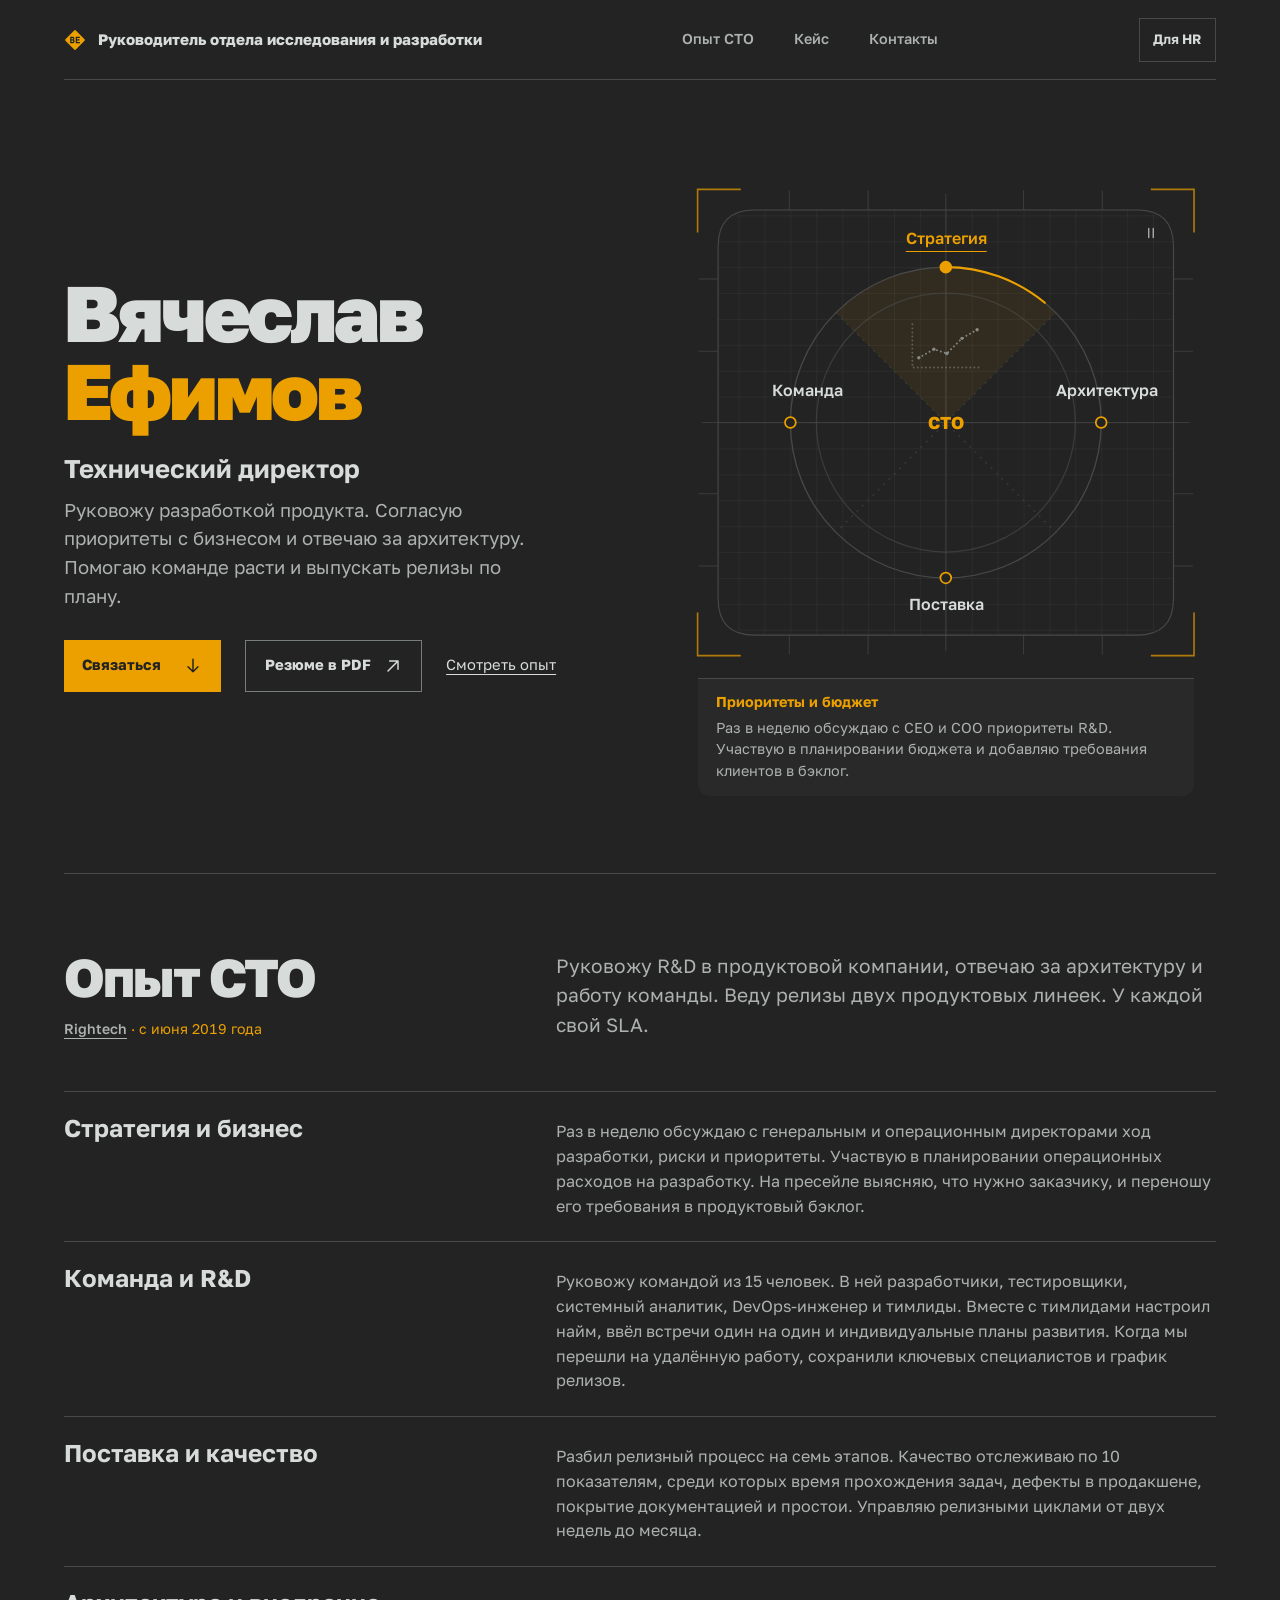
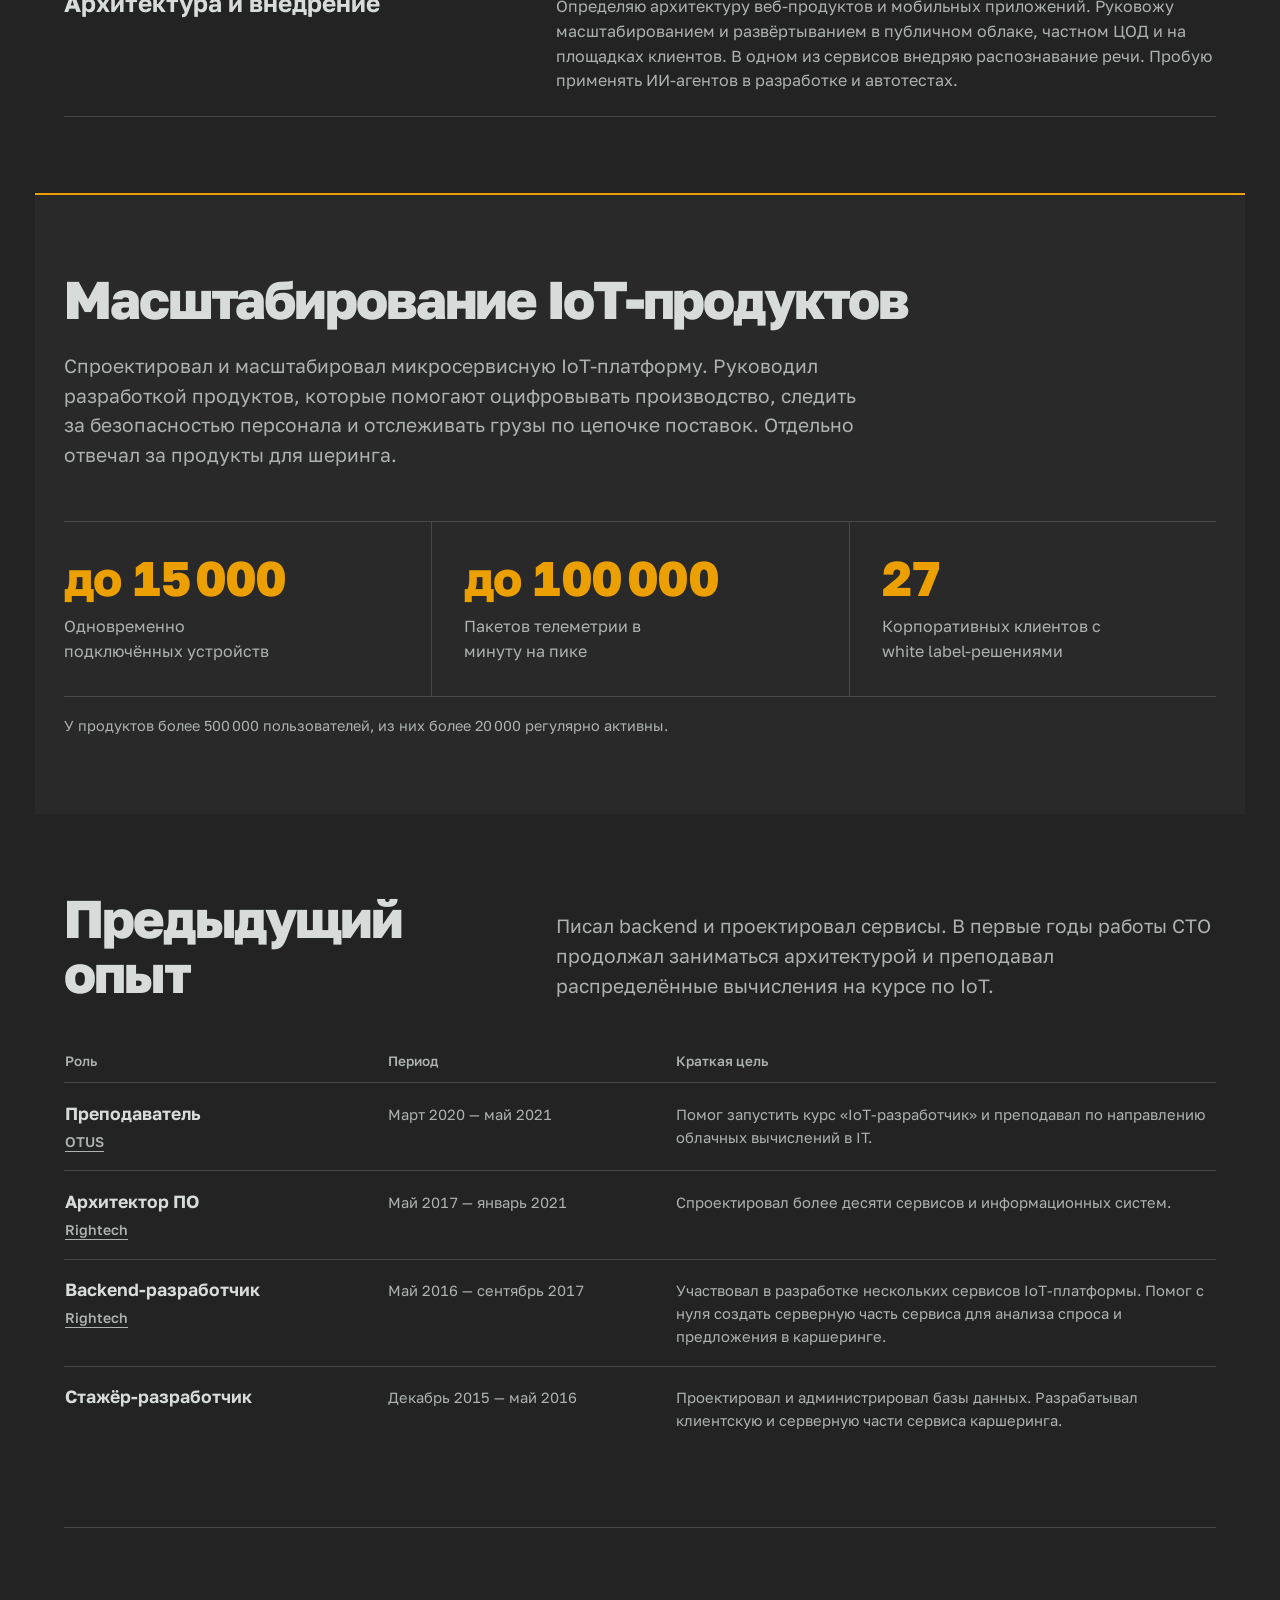
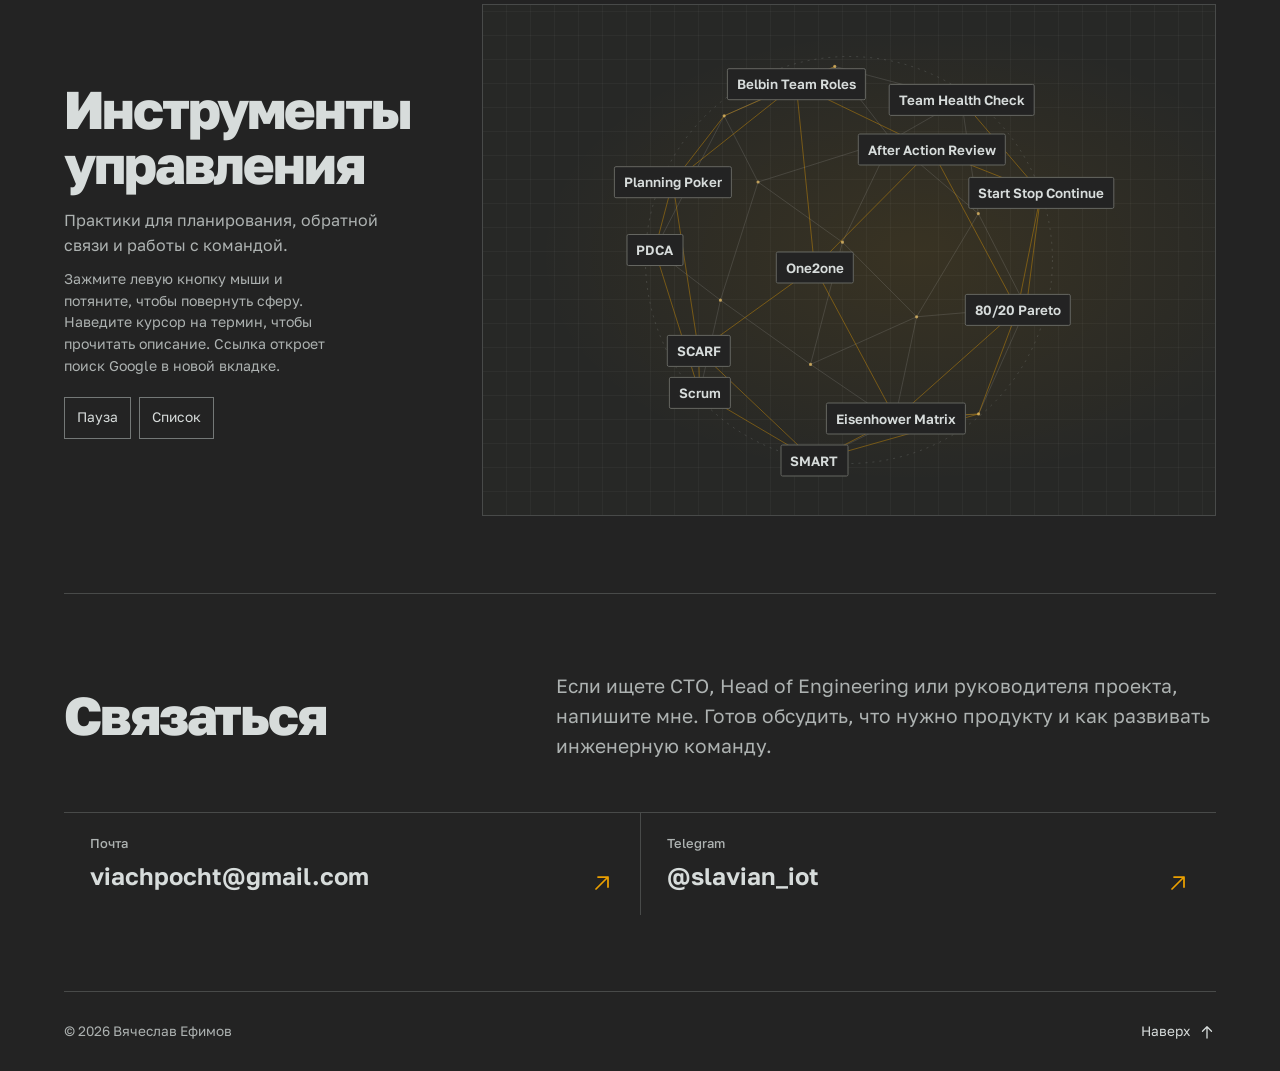
==== index.html @ e09dd40a "Add files via upload" ====
<!doctype html>
<html lang="ru">
<head>
  <meta charset="utf-8">
  <meta http-equiv="Content-Security-Policy" content="default-src 'none'; script-src 'self'; style-src 'self'; img-src 'self'; font-src 'self'; base-uri 'none'; form-action 'none'">
  <meta name="referrer" content="no-referrer">
  <meta name="viewport" content="width=device-width, initial-scale=1">
  <meta name="theme-color" content="#232323">
  <meta name="description" content="Вячеслав Ефимов, CTO в Rightech с 2019 года. Руковожу инженерной командой из 15 человек, отвечаю за архитектуру и релизы двух продуктовых линеек.">
  <title>Вячеслав Ефимов — CTO, технический директор</title>
  <link rel="canonical" href="https://slavian57.github.io/">
  <link rel="icon" href="./assets/favicon.svg?v=6" type="image/svg+xml" sizes="any">
  <link rel="preload" href="./assets/golos-text.ttf" as="font" type="font/ttf" crossorigin>
  <link rel="stylesheet" href="./styles.css">
  <script type="application/ld+json">
    {
      "@context": "https://schema.org",
      "@type": "ProfilePage",
      "url": "https://slavian57.github.io/",
      "inLanguage": "ru",
      "mainEntity": {
        "@type": "Person",
        "name": "Вячеслав Ефимов",
        "jobTitle": "CTO, технический директор",
        "worksFor": {
          "@type": "Organization",
          "name": "Rightech",
          "url": "https://rightech.io/"
        }
      }
    }
  </script>
  <script src="./diagram.js" defer></script>
  <script src="./toolkit.js" defer></script>
</head>
<body>
  <a class="skip-link" href="#main">Перейти к содержанию</a>
  <header class="site-header shell" id="top">
    <a class="brand" href="#top" aria-label="Руководитель отдела исследования и разработки, к началу страницы">
      <img class="brand-mark" src="./assets/favicon.svg?v=6" width="22" height="22" alt="">
      <span>Руководитель отдела исследования и разработки</span>
    </a>
    <nav aria-label="Разделы портфолио">
      <a href="#cto">Опыт CTO</a>
      <a href="#case">Кейс</a>
      <a href="#contact">Контакты</a>
    </nav>
    <a class="view-switch" href="./hr.html">Для HR</a>
  </header>

  <main id="main" class="shell">
    <section class="hero" aria-labelledby="hero-title">
      <div class="hero-content">
        <h1 id="hero-title">Вячеслав<br><span>Ефимов</span></h1>
        <p class="hero-role">Технический директор</p>
        <p class="lead">Руковожу разработкой продукта. Согласую приоритеты с бизнесом и отвечаю за архитектуру. Помогаю команде расти и выпускать релизы по плану.</p>
        <div class="hero-actions">
          <a class="button" href="#contact">Связаться
            <svg viewBox="0 0 24 24" width="20" height="20" fill="none" aria-hidden="true"><path d="M12 4v15m-6-6 6 6 6-6"/></svg>
          </a>
          <a class="button button-outline" href="https://drive.google.com/file/d/1mlqtspZLeXHCrqJd2s7kEFbo3WUfrJrD/view?usp=sharing" target="_blank" rel="noopener noreferrer" aria-label="Резюме в PDF (Google Drive, новая вкладка)">Резюме в PDF
            <svg viewBox="0 0 24 24" width="20" height="20" fill="none" aria-hidden="true"><path d="M6 18 18 6M8 6h10v10"/></svg>
          </a>
          <a class="text-link" href="#cto">Смотреть опыт</a>
        </div>
      </div>

      <figure class="system">
        <div class="system-map">
          <svg class="system-diagram" viewBox="0 0 500 480" fill="none" aria-hidden="true">
            <defs>
              <pattern id="grid" x="10" y="18" width="24" height="24" patternUnits="userSpaceOnUse"><path d="M24 0H0v24"/></pattern>
              <path id="orbit" d="M250 37H427Q461 37 461 71V397Q461 431 427 431H73Q39 431 39 397V71Q39 37 73 37H250Z"/>
              <g id="team-person">
                <circle cy="-4" r="3"/>
                <path d="M-5.5 7V5a5.5 4 0 0 1 11 0v2Z"/>
              </g>
            </defs>
            <rect class="diagram-grid" x="39" y="37" width="422" height="394" rx="34" fill="url(#grid)"/>
            <use href="#orbit" class="diagram-frame"/>
            <path class="diagram-rulers" d="M250 22v424M24 234h452M39 101H21m18 67H21m18 132H21m18 67H21m440-266h18m-18 67h18m-18 132h18m-18 67h18M105 37V19m73 18V19m144 18V19m73 18V19m-290 412v18m73-18v18m144-18v18m73-18v18"/>
            <g class="diagram-sectors">
              <path class="diagram-sector" data-topic="strategy" d="M250 234L148.177 132.177A144 144 0 0 1 351.823 132.177Z"/>
              <path class="diagram-sector" data-topic="architecture" d="M250 234L351.823 132.177A144 144 0 0 1 351.823 335.823Z"/>
              <path class="diagram-sector" data-topic="delivery" d="M250 234L351.823 335.823A144 144 0 0 1 148.177 335.823Z"/>
              <path class="diagram-sector" data-topic="team" d="M250 234L148.177 335.823A144 144 0 0 1 148.177 132.177Z"/>
            </g>
            <circle class="diagram-orbit" cx="250" cy="234" r="144"/>
            <circle class="diagram-orbit diagram-inner" cx="250" cy="234" r="120"/>
            <path class="diagram-guides" d="M148.177 132.177L351.823 335.823M351.823 132.177L148.177 335.823"/>
            <circle class="diagram-loop" cx="250" cy="234" r="144" transform="rotate(-90 250 234)" pathLength="100" stroke-dasharray="11 89"/>
            <g class="diagram-symbols">
              <g class="diagram-symbol" data-topic="strategy" transform="translate(217 140)">
                <path d="M2 3v40h65" opacity=".55"/>
                <polyline points="8,34 22,26 34,30 48,16 62,8"/>
                <g class="diagram-symbol-nodes">
                  <circle cx="8" cy="34" r="1.55"/>
                  <circle cx="22" cy="26" r="1.55"/>
                  <circle cx="34" cy="30" r="1.55"/>
                  <circle cx="48" cy="16" r="1.55"/>
                  <circle cx="62" cy="8" r="1.55"/>
                </g>
              </g>
              <g class="diagram-symbol" data-topic="architecture" transform="translate(291 209)">
                <path d="M14 25.5h13m11 0h7v-15h6m-6 15v15h6"/>
                <rect x="3" y="20" width="11" height="11" rx="1.5"/>
                <rect x="27" y="20" width="11" height="11" rx="1.5"/>
                <rect x="51" y="5" width="11" height="11" rx="1.5"/>
                <rect x="51" y="35" width="11" height="11" rx="1.5"/>
              </g>
              <g class="diagram-symbol" data-topic="delivery" transform="translate(212 281)">
                <rect x="3" y="5" width="23" height="10" rx="2"/>
                <rect x="3" y="18" width="23" height="10" rx="2"/>
                <rect x="3" y="31" width="23" height="10" rx="2"/>
                <path d="M8 10h2m-2 13h2m-2 13h2m23-13h8"/>
                <path d="M51 32h15a8 8 0 0 0 1-16 10 10 0 0 0-19 2 7 7 0 0 0 3 14Z"/>
              </g>
              <g class="diagram-symbol" data-topic="team" transform="translate(143 204)">
                <path d="M35 21v9M12 36v-6h46v6m-23-6v6"/>
                <use href="#team-person" x="35" y="13"/>
                <use href="#team-person" x="12" y="47"/>
                <use href="#team-person" x="35" y="47"/>
                <use href="#team-person" x="58" y="47"/>
              </g>
            </g>
            <text class="diagram-cto" x="250" y="234" text-anchor="middle" dominant-baseline="central">CTO</text>
            <g class="diagram-nodes">
              <circle data-topic="strategy" cx="250" cy="90" r="5"/>
              <circle data-topic="architecture" cx="394" cy="234" r="5"/>
              <circle data-topic="delivery" cx="250" cy="378" r="5"/>
              <circle data-topic="team" cx="106" cy="234" r="5"/>
            </g>
            <g class="diagram-corners"><path d="M20 58V18h40m380 0h40v40M20 410v40h40m380 0h40v-40"/></g>
          </svg>
          <button class="diagram-button" type="button" data-topic="strategy" aria-controls="diagram-strategy" aria-describedby="diagram-strategy" aria-expanded="false"><span>Стратегия</span></button>
          <button class="diagram-button" type="button" data-topic="architecture" aria-controls="diagram-architecture" aria-describedby="diagram-architecture" aria-expanded="false"><span>Архитектура</span></button>
          <button class="diagram-button" type="button" data-topic="delivery" aria-controls="diagram-delivery" aria-describedby="diagram-delivery" aria-expanded="false"><span>Поставка</span></button>
          <button class="diagram-button" type="button" data-topic="team" aria-controls="diagram-team" aria-describedby="diagram-team" aria-expanded="false"><span>Команда</span></button>
          <button class="diagram-motion" type="button" aria-label="Приостановить анимацию">
            <svg width="18" height="18" viewBox="0 0 24 24" fill="none" aria-hidden="true">
              <path class="pause-icon" d="M9 6v12m6-12v12"/>
              <path class="play-icon" d="m9 6 9 6-9 6Z"/>
            </svg>
          </button>
        </div>
        <figcaption class="system-preview">
          <p class="system-hint">Наведите курсор на сектор или нажмите на него.</p>
          <div class="system-detail" id="diagram-strategy" data-topic="strategy">
            <strong>Приоритеты и бюджет</strong>
            <p>Раз в неделю обсуждаю с CEO и COO приоритеты R&amp;D. Участвую в планировании бюджета и добавляю требования клиентов в бэклог.</p>
          </div>
          <div class="system-detail" id="diagram-architecture" data-topic="architecture">
            <strong>Архитектура и масштабирование</strong>
            <p>Проектировал системы с сервисной и событийной архитектурой. Руководил их масштабированием в облаке, частном ЦОД и у клиентов.</p>
          </div>
          <div class="system-detail" id="diagram-delivery" data-topic="delivery">
            <strong>Релизы и качество</strong>
            <p>Разбил процесс релиза на семь этапов и ввёл 10 метрик качества. В двух продуктовых линейках цикл релиза занимает от двух недель до месяца.</p>
          </div>
          <div class="system-detail" id="diagram-team" data-topic="team">
            <strong>Найм и развитие</strong>
            <p>В моей команде 15 человек. Вместе с тимлидами настроил найм. Для сотрудников ввёл регулярные встречи один на один и планы развития.</p>
          </div>
        </figcaption>
      </figure>
    </section>

    <section class="section experience" id="cto" aria-labelledby="cto-title">
      <div class="section-intro">
        <div>
          <h2 id="cto-title">Опыт CTO</h2>
          <p class="section-date">
            <a class="company-link" href="https://rightech.io/">Rightech</a>
            <span aria-hidden="true">·</span> с <time datetime="2019-06">июня 2019 года</time>
          </p>
        </div>
        <p>Руковожу R&amp;D в продуктовой компании, отвечаю за архитектуру и работу команды. Веду релизы двух продуктовых линеек. У каждой свой SLA.</p>
      </div>
      <div class="experience-list">
        <article class="experience-row">
          <h3>Стратегия и бизнес</h3>
          <p>Раз в неделю обсуждаю с генеральным и операционным директорами ход разработки, риски и приоритеты. Участвую в планировании операционных расходов на разработку. На пресейле выясняю, что нужно заказчику, и переношу его требования в продуктовый бэклог.</p>
        </article>
        <article class="experience-row">
          <h3>Команда и R&amp;D</h3>
          <p>Руковожу командой из 15 человек. В ней разработчики, тестировщики, системный аналитик, DevOps-инженер и тимлиды. Вместе с тимлидами настроил найм, ввёл встречи один на один и индивидуальные планы развития. Когда мы перешли на удалённую работу, сохранили ключевых специалистов и график релизов.</p>
        </article>
        <article class="experience-row">
          <h3>Поставка и качество</h3>
          <p>Разбил релизный процесс на семь этапов. Качество отслеживаю по 10 показателям, среди которых время прохождения задач, дефекты в продакшене, покрытие документацией и простои. Управляю релизными циклами от двух недель до месяца.</p>
        </article>
        <article class="experience-row">
          <h3>Архитектура и внедрение</h3>
          <p>Определяю архитектуру веб-продуктов и мобильных приложений. Руковожу масштабированием и развёртыванием в публичном облаке, частном ЦОД и на площадках клиентов. В одном из сервисов внедряю распознавание речи. Пробую применять ИИ-агентов в разработке и автотестах.</p>
        </article>
      </div>
    </section>

    <section class="section case-study" id="case" aria-labelledby="case-title">
      <div class="section-intro">
        <h2 id="case-title">Масштабирование IoT-продуктов</h2>
        <p>Спроектировал и масштабировал микросервисную IoT-платформу. Руководил разработкой продуктов, которые помогают оцифровывать производство, следить за безопасностью персонала и отслеживать грузы по цепочке поставок. Отдельно отвечал за продукты для шеринга.</p>
      </div>
      <dl class="metrics">
        <div><dt>Одновременно подключённых устройств</dt><dd>до 15 000</dd></div>
        <div><dt>Пакетов телеметрии в минуту на пике</dt><dd>до 100 000</dd></div>
        <div><dt>Корпоративных клиентов с white label-решениями</dt><dd>27</dd></div>
      </dl>
      <p class="case-footnote">У продуктов более 500 000 пользователей, из них более 20 000 регулярно активны.</p>
    </section>

    <section class="section career" id="career" aria-labelledby="career-title">
      <div class="section-intro">
        <h2 id="career-title">Предыдущий опыт</h2>
        <p>Писал backend и проектировал сервисы. В первые годы работы CTO продолжал заниматься архитектурой и преподавал распределённые вычисления на курсе по IoT.</p>
      </div>
      <table class="career-table" aria-labelledby="career-title" role="table">
        <thead>
          <tr>
            <th scope="col">Роль</th>
            <th scope="col">Период</th>
            <th scope="col">Краткая цель</th>
          </tr>
        </thead>
        <tbody role="rowgroup">
          <tr role="row">
            <th scope="row" role="rowheader">
              Преподаватель
              <a class="company-link" href="https://otus.ru/">OTUS</a>
            </th>
            <td role="cell">Март 2020 — май 2021</td>
            <td role="cell">Помог запустить курс «IoT-разработчик» и преподавал по направлению облачных вычислений в IT.</td>
          </tr>
          <tr role="row">
            <th scope="row" role="rowheader">
              Архитектор ПО
              <a class="company-link" href="https://rightech.io/">Rightech</a>
            </th>
            <td role="cell">Май 2017 — январь 2021</td>
            <td role="cell">Спроектировал более десяти сервисов и информационных систем.</td>
          </tr>
          <tr role="row">
            <th scope="row" role="rowheader">
              Backend-разработчик
              <a class="company-link" href="https://rightech.io/">Rightech</a>
            </th>
            <td role="cell">Май 2016 — сентябрь 2017</td>
            <td role="cell">Участвовал в разработке нескольких сервисов IoT-платформы. Помог с нуля создать серверную часть сервиса для анализа спроса и предложения в каршеринге.</td>
          </tr>
          <tr role="row">
            <th scope="row" role="rowheader">Стажёр-разработчик</th>
            <td role="cell">Декабрь 2015 — май 2016</td>
            <td role="cell">Проектировал и администрировал базы данных. Разрабатывал клиентскую и серверную части сервиса каршеринга.</td>
          </tr>
        </tbody>
      </table>
    </section>

    <section class="section toolkit" id="tools" aria-labelledby="tools-title">
      <div class="toolkit-intro">
        <h2 id="tools-title">Инструменты управления</h2>
        <p>Практики для планирования, обратной связи и работы с командой.</p>
        <p id="tools-hint" class="toolkit-hint"><span class="toolkit-drag-hint">Зажмите левую кнопку мыши и потяните, чтобы повернуть сферу. </span><span class="toolkit-hover-hint">Наведите курсор на термин, чтобы прочитать описание. </span>Ссылка откроет поиск Google в новой вкладке.</p>
        <div class="toolkit-controls" hidden>
          <button class="toolkit-control" type="button" data-toolkit-motion aria-controls="tools-stage">Пауза</button>
          <button class="toolkit-control" type="button" data-toolkit-view aria-controls="tools-stage">Список</button>
        </div>
      </div>

      <div class="toolkit-stage" id="tools-stage" aria-describedby="tools-hint">
        <svg class="toolkit-mesh" aria-hidden="true" focusable="false">
          <circle class="toolkit-rim"/>
          <path class="toolkit-threads toolkit-threads-back"/>
          <path class="toolkit-threads toolkit-threads-front"/>
          <path class="toolkit-knots"/>
          <path class="toolkit-threads toolkit-threads-active"/>
        </svg>
        <ul class="toolkit-tags" role="list">
          <li>
            <a href="https://www.google.com/search?q=RACI+matrix" target="_blank" rel="noopener noreferrer" aria-describedby="tool-raci">RACI</a>
            <span id="tool-raci" hidden>Матрица ролей по задачам. Показывает, кто выполняет работу, кто отвечает за результат, с кем советуются и кого держат в курсе.</span>
          </li>
          <li>
            <a href="https://www.google.com/search?q=SMART+goals" target="_blank" rel="noopener noreferrer" aria-describedby="tool-smart">SMART</a>
            <span id="tool-smart" hidden>Критерии постановки цели. Она должна быть конкретной, измеримой, достижимой, значимой и ограниченной по времени.</span>
          </li>
          <li>
            <a href="https://www.google.com/search?q=SBI+feedback+model" target="_blank" rel="noopener noreferrer" aria-describedby="tool-sbi">SBI</a>
            <span id="tool-sbi" hidden>Формат обратной связи. Опишите ситуацию, назовите поступок, который наблюдали, и объясните, к чему он привёл.</span>
          </li>
          <li>
            <a href="https://www.google.com/search?q=Kanban" target="_blank" rel="noopener noreferrer" aria-describedby="tool-kanban">Kanban</a>
            <span id="tool-kanban" hidden>Способ управлять потоком работы. Команда показывает задачи на доске и ограничивает число тех, что выполняются одновременно.</span>
          </li>
          <li>
            <a href="https://www.google.com/search?q=Scrum" target="_blank" rel="noopener noreferrer" aria-describedby="tool-scrum">Scrum</a>
            <span id="tool-scrum" hidden>Фреймворк для работы над сложным продуктом. Команда работает короткими циклами, проверяет результат и корректирует планы на следующий спринт.</span>
          </li>
          <li>
            <a href="https://www.google.com/search?q=Agile+methodology" target="_blank" rel="noopener noreferrer" aria-describedby="tool-agile">Agile</a>
            <span id="tool-agile" hidden>Подход к разработке, при котором работу выполняют небольшими шагами и меняют планы по мере получения обратной связи.</span>
          </li>
          <li>
            <a href="https://www.google.com/search?q=Eisenhower+Matrix" target="_blank" rel="noopener noreferrer" aria-describedby="tool-eisenhower">Eisenhower Matrix</a>
            <span id="tool-eisenhower" hidden>Матрица срочности и важности. По ней решают, что сделать сразу, что запланировать, что поручить другим и от чего отказаться.</span>
          </li>
          <li>
            <a href="https://www.google.com/search?q=GROW+coaching+model" target="_blank" rel="noopener noreferrer" aria-describedby="tool-grow">GROW</a>
            <span id="tool-grow" hidden>Схема разговора о развитии. Сформулируйте цель, разберите текущую ситуацию, обсудите варианты и договоритесь о следующем шаге.</span>
          </li>
          <li>
            <a href="https://www.google.com/search?q=ADKAR+change+management" target="_blank" rel="noopener noreferrer" aria-describedby="tool-adkar">ADKAR</a>
            <span id="tool-adkar" hidden>Модель помогает понять, почему изменения буксуют. Человеку нужно понять их смысл, захотеть участвовать, узнать, что делать, попробовать новый подход на практике и закрепить его.</span>
          </li>
          <li>
            <a href="https://www.google.com/search?q=SCARF+model" target="_blank" rel="noopener noreferrer" aria-describedby="tool-scarf">SCARF</a>
            <span id="tool-scarf" hidden>Модель описывает пять факторов, которые влияют на реакцию людей в рабочих ситуациях. Это статус, предсказуемость, самостоятельность, чувство принадлежности и справедливость.</span>
          </li>
          <li>
            <a href="https://www.google.com/search?q=9-box+Matrix+talent+management" target="_blank" rel="noopener noreferrer" aria-describedby="tool-9box">9-box Matrix</a>
            <span id="tool-9box" hidden>Матрица из девяти ячеек. Руководители сопоставляют результаты работы и потенциал сотрудника, чтобы обсудить его дальнейшее развитие.</span>
          </li>
          <li>
            <a href="https://www.google.com/search?q=80%2F20+Pareto+principle" target="_blank" rel="noopener noreferrer" aria-describedby="tool-pareto">80/20 Pareto</a>
            <span id="tool-pareto" hidden>Принцип приоритизации. Ищите небольшую долю причин или действий, на которую приходится большая часть результата. Пропорция 80/20 приблизительна.</span>
          </li>
          <li>
            <a href="https://www.google.com/search?q=PDCA+cycle" target="_blank" rel="noopener noreferrer" aria-describedby="tool-pdca">PDCA</a>
            <span id="tool-pdca" hidden>Цикл улучшений. Запланируйте изменение, попробуйте его, проверьте результат и решите, что закрепить или изменить в следующем цикле.</span>
          </li>
          <li>
            <a href="https://www.google.com/search?q=5+Whys+root+cause+analysis" target="_blank" rel="noopener noreferrer" aria-describedby="tool-5why">5 Why</a>
            <span id="tool-5why" hidden>Метод поиска причины сбоя. На каждый ответ снова задают вопрос «почему?», пока не найдут причину, которую можно проверить.</span>
          </li>
          <li>
            <a href="https://www.google.com/search?q=One2one+one-on-one+meetings+management" target="_blank" rel="noopener noreferrer" aria-describedby="tool-one2one">One2one</a>
            <span id="tool-one2one" hidden>Регулярная встреча сотрудника с руководителем. На ней обсуждают рабочие трудности, обмениваются обратной связью и договариваются о развитии.</span>
          </li>
          <li>
            <a href="https://www.google.com/search?q=Root+Cause+Analysis" target="_blank" rel="noopener noreferrer" aria-describedby="tool-rca">Root Cause Analysis</a>
            <span id="tool-rca" hidden>Анализ первопричин. Соберите факты о сбое, выясните, что к нему привело, и определите, что поможет предотвратить повторение.</span>
          </li>
          <li>
            <a href="https://www.google.com/search?q=Start+Stop+Continue+retrospective" target="_blank" rel="noopener noreferrer" aria-describedby="tool-ssc">Start Stop Continue</a>
            <span id="tool-ssc" hidden>Формат ретроспективы. Команда решает, что начать делать, от каких привычек отказаться и какие практики сохранить.</span>
          </li>
          <li>
            <a href="https://www.google.com/search?q=Planning+Poker" target="_blank" rel="noopener noreferrer" aria-describedby="tool-planning">Planning Poker</a>
            <span id="tool-planning" hidden>Команда независимо оценивает объём работы по задаче и одновременно показывает карты. Если оценки расходятся, участники обсуждают свои предположения.</span>
          </li>
          <li>
            <a href="https://www.google.com/search?q=Delegation+Poker" target="_blank" rel="noopener noreferrer" aria-describedby="tool-delegation">Delegation Poker</a>
            <span id="tool-delegation" hidden>Команда и руководитель выбирают на картах степень самостоятельности для конкретного решения. Затем сравнивают оценки и договариваются, кто принимает решение.</span>
          </li>
          <li>
            <a href="https://www.google.com/search?q=After+Action+Review" target="_blank" rel="noopener noreferrer" aria-describedby="tool-aar">After Action Review</a>
            <span id="tool-aar" hidden>Разбор после проекта или события. Сравните, что планировали и что получилось, выясните причины расхождений и решите, что сделать иначе в следующий раз.</span>
          </li>
          <li>
            <a href="https://www.google.com/search?q=70-20-10+model+learning" target="_blank" rel="noopener noreferrer" aria-describedby="tool-702010">70-20-10 model</a>
            <span id="tool-702010" hidden>Ориентир для плана развития. Основной опыт дают реальные задачи (70%), остальное приходится на общение с коллегами и наставниками (20%) и на курсы и тренинги (10%).</span>
          </li>
          <li>
            <a href="https://www.google.com/search?q=Team+Health+Check" target="_blank" rel="noopener noreferrer" aria-describedby="tool-health">Team Health Check</a>
            <span id="tool-health" hidden>Команда оценивает, хватает ли ей поддержки и насколько легко выпускать изменения. По итогам участники выбирают, что улучшить в своей работе.</span>
          </li>
          <li>
            <a href="https://www.google.com/search?q=Belbin+Team+Roles" target="_blank" rel="noopener noreferrer" aria-describedby="tool-belbin">Belbin Team Roles</a>
            <span id="tool-belbin" hidden>Девять ролей, которые люди могут брать на себя в команде. Одни предлагают идеи, другие проверяют их или доводят работу до конца.</span>
          </li>
          <li>
            <a href="https://www.google.com/search?q=Kotter+model+change+management" target="_blank" rel="noopener noreferrer" aria-describedby="tool-kotter">Kotter model</a>
            <span id="tool-kotter" hidden>Восемь шагов для изменений в организации. Сначала объясняют, почему нужно действовать, и собирают сторонников, затем добиваются первых результатов и закрепляют новые практики.</span>
          </li>
        </ul>
        <div class="toolkit-tooltip" aria-hidden="true" hidden></div>
      </div>
    </section>

    <section class="section contact" id="contact" aria-labelledby="contact-title">
      <div class="section-intro">
        <h2 id="contact-title">Связаться</h2>
        <p>Если ищете CTO, Head of Engineering или руководителя проекта, напишите мне. Готов обсудить, что нужно продукту и как развивать инженерную команду.</p>
      </div>
      <div class="contact-links">
        <a href="mailto:viachpocht@gmail.com">
          <span><small>Почта</small>viachpocht@gmail.com</span>
          <svg viewBox="0 0 24 24" width="24" height="24" fill="none" aria-hidden="true"><path d="M6 18 18 6M8 6h10v10"/></svg>
        </a>
        <a href="https://t.me/slavian_iot">
          <span><small>Telegram</small>@slavian_iot</span>
          <svg viewBox="0 0 24 24" width="24" height="24" fill="none" aria-hidden="true"><path d="M6 18 18 6M8 6h10v10"/></svg>
        </a>
      </div>
    </section>
  </main>

  <footer class="site-footer shell">
    <span>© 2026 Вячеслав Ефимов</span>
    <a href="#top">Наверх
      <svg viewBox="0 0 24 24" width="18" height="18" fill="none" aria-hidden="true"><path d="M12 20V5m-6 6 6-6 6 6"/></svg>
    </a>
  </footer>
</body>
</html>
---- styles.css ----
@font-face {
  font-family: "Golos Text";
  src: url("./assets/golos-text.ttf") format("truetype");
  font-weight: 400 900;
  font-display: swap;
}

:root {
  color-scheme: dark;
  --background: #232323;
  --panel: #292929;
  --text: #D7DCDB;
  --muted: #ADB2B1;
  --line: #484A49;
  --accent: #EBA000;
  --gutter: clamp(1.125rem, 5vw, 5rem);
  --ease-out: cubic-bezier(.16, 1, .3, 1);
}

*, *::before, *::after { box-sizing: border-box; }

html {
  scroll-behavior: smooth;
  scrollbar-color: var(--line) var(--background);
}

body {
  margin: 0;
  background: var(--background);
  color: var(--text);
  font-family: "Golos Text", Arial, sans-serif;
  line-height: 1.55;
  -webkit-font-smoothing: antialiased;
}

::selection { background: var(--accent); color: var(--background); }

a { color: inherit; text-underline-offset: .25em; }
a:focus-visible { outline: 2px solid var(--accent); outline-offset: 5px; }
h1, h2, h3, p, figure, dl, dd { margin: 0; }
h1, h2, h3 { line-height: 1.03; }
[id] { scroll-margin-top: 1.5rem; }

.shell { width: min(calc(100% - var(--gutter) * 2), 80rem); margin-inline: auto; }

.visually-hidden, .skip-link:not(:focus) {
  position: absolute;
  width: 1px;
  height: 1px;
  padding: 0;
  overflow: hidden;
  clip-path: inset(50%);
  white-space: nowrap;
}

.skip-link:focus {
  position: fixed;
  z-index: 2;
  top: .75rem;
  left: var(--gutter);
  padding: .65rem 1rem;
  background: var(--background);
}

.site-header {
  display: flex;
  min-height: 5rem;
  align-items: center;
  justify-content: space-between;
  gap: 1rem;
  border-bottom: 1px solid var(--line);
}

.brand {
  display: inline-flex;
  min-height: 2.75rem;
  align-items: center;
  gap: .75rem;
  font-size: .95rem;
  font-weight: 750;
  text-decoration: none;
}

.brand-mark { flex: none; }

.site-header nav { display: flex; gap: clamp(.6rem, 3.2vw, 2.5rem); }

.site-header nav a {
  display: inline-flex;
  min-height: 2.75rem;
  align-items: center;
  color: var(--muted);
  font-size: .9rem;
  font-weight: 550;
  text-decoration: none;
  white-space: nowrap;
  transition: color .2s ease;
}

.site-header nav a:hover, .site-footer a:hover { color: var(--accent); }

.view-switch {
  display: inline-flex;
  min-height: 2.75rem;
  align-items: center;
  padding-inline: .85rem;
  border: 1px solid var(--line);
  font-size: .85rem;
  font-weight: 650;
  text-decoration: none;
  white-space: nowrap;
}

.view-switch:hover { border-color: var(--accent); color: var(--accent); }

.hero {
  display: grid;
  grid-template-columns: minmax(0, 1.04fr) minmax(0, 1fr);
  align-items: center;
  gap: clamp(1.5rem, 4vw, 4rem);
  padding-block: clamp(3.5rem, 7vw, 7rem) clamp(3.75rem, 6vw, 6rem);
}

.hero h1 {
  font-weight: 850;
  font-size: clamp(3.25rem, 6.15vw, 6rem);
  letter-spacing: -.04em;
  line-height: .99;
}

.hero h1 span { color: var(--accent); }

.hero-role {
  margin-top: 1.5rem;
  font-size: clamp(1.15rem, 2vw, 1.6rem);
  font-weight: 680;
  line-height: 1.2;
}

.lead {
  max-width: 41ch;
  margin-top: .7rem;
  color: var(--muted);
  font-size: clamp(1rem, 1.45vw, 1.2rem);
}

.hero-actions { display: flex; flex-wrap: wrap; align-items: center; gap: .75rem 1.5rem; margin-top: 1.8rem; }
.text-link { display: inline-flex; min-height: 2.75rem; align-items: center; font-size: .92rem; }
.text-link:hover { color: var(--accent); }

.button {
  display: inline-flex;
  min-height: 3.25rem;
  align-items: center;
  justify-content: space-between;
  gap: 1.35rem;
  padding: .75rem 1.15rem;
  background: var(--accent);
  color: var(--background);
  font-size: .92rem;
  font-weight: 720;
  text-decoration: none;
  transition: background-color .25s ease;
}

.button:hover { background: #FFC249; }
.button svg, .contact-links svg, .site-footer svg { stroke: currentColor; stroke-width: 1.75; stroke-linecap: round; stroke-linejoin: round; }
.button svg { transition: transform .3s var(--ease-out); }
.button:hover svg { transform: translateY(3px); }

.button-outline { gap: .75rem; border: 1px solid #777d7b; background: transparent; color: var(--text); }
.button-outline:hover { border-color: var(--text); background: var(--panel); }
.button-outline:hover svg { transform: translate(2px, -2px); }

.system { width: min(100%, 34rem); justify-self: end; }
.system-map { position: relative; }
.system-diagram { display: block; width: 100%; height: auto; overflow: visible; pointer-events: none; }
.diagram-grid { opacity: .7; }
#grid path { stroke: var(--line); stroke-width: .55; }
.diagram-frame, .diagram-orbit, .diagram-rulers { stroke: var(--line); }
.diagram-sector { fill: transparent; pointer-events: fill; cursor: pointer; transition: fill .18s ease; }
.diagram-sector[data-current] { fill: rgb(235 160 0 / .075); }
.diagram-orbit { stroke-width: 1.15; }
.diagram-rulers, .diagram-guides, .diagram-inner { opacity: .65; }
.diagram-guides { stroke: var(--line); stroke-dasharray: 2 5; }
.diagram-loop {
  stroke: var(--accent);
  stroke-width: 2;
  stroke-linecap: round;
  animation: orbit-sweep 18s linear infinite paused;
}
.system[data-sweeping] .diagram-loop { animation-play-state: running; }
.diagram-symbol { opacity: 0; }
.diagram-symbol[data-current] { opacity: .7; }
.diagram-dot { fill: var(--muted); }
.system[data-scanning] .diagram-dot:not([data-lit]) { opacity: 0; }
.diagram-nodes circle { fill: var(--background); stroke: var(--accent); stroke-width: 1.6; transition: fill .18s ease; }
.diagram-nodes [data-current] { fill: var(--accent); }
.diagram-corners { stroke: var(--accent); stroke-width: 1.5; opacity: .7; }
.diagram-cto { fill: var(--accent); font-size: 16px; font-weight: 750; }

.diagram-button {
  position: absolute;
  min-height: 44px;
  padding: 0 .42rem;
  translate: 0 -50%;
  border: 0;
  border-radius: .3rem;
  background: transparent;
  color: var(--text);
  font: 580 clamp(.8rem, 1.45vw, 1rem)/1.1 "Golos Text", Arial, sans-serif;
  white-space: nowrap;
  cursor: pointer;
}

.diagram-button[data-topic="strategy"], .diagram-button[data-topic="delivery"] { left: 50%; translate: -50% -50%; }
.diagram-button[data-topic="strategy"] { top: 14%; }
.diagram-button[data-topic="architecture"], .diagram-button[data-topic="team"] { top: min(44.5%, calc(48.75% - 31px)); }
.diagram-button[data-topic="architecture"] { right: 9.5%; }
.diagram-button[data-topic="delivery"] { top: 84.1%; }
.diagram-button[data-topic="team"] { left: 16.5%; }
.diagram-button:focus-visible { outline: 1px solid var(--accent); outline-offset: 1px; }

.diagram-button span {
  position: relative;
  display: inline-block;
  transition: color .18s ease, transform .25s var(--ease-out);
}

.diagram-button span::after {
  position: absolute;
  inset: auto 0 -.24rem;
  height: 1px;
  transform: scaleX(0);
  background: var(--accent);
  content: "";
  transition: transform .25s var(--ease-out);
}

.diagram-button[data-current] span { color: var(--accent); transform: translateY(-3px); }
.diagram-button[data-current] span::after { transform: scaleX(1); }

.diagram-motion {
  position: absolute;
  top: 8%;
  right: 8%;
  display: grid;
  width: 44px;
  height: 44px;
  place-items: center;
  border: 0;
  border-radius: .3rem;
  background: transparent;
  color: var(--muted);
  cursor: pointer;
}

.diagram-motion:hover { color: var(--accent); }
.diagram-motion:focus-visible { outline: 1px solid var(--accent); outline-offset: 1px; }
.diagram-motion svg { stroke: currentColor; stroke-width: 1.8; stroke-linecap: round; stroke-linejoin: round; }
.diagram-motion[data-paused] .pause-icon, .diagram-motion:not([data-paused]) .play-icon { display: none; }

.system-preview {
  display: grid;
  margin: -.6rem 4% 0;
  border-top: 1px solid var(--line);
}

.system-hint, .system-detail { grid-area: 1 / 1; }

.system-hint {
  align-self: start;
  padding: .9rem 0;
  color: var(--muted);
  font-size: .84rem;
  text-align: center;
}

.system[data-active]:not([data-active=""]) .system-hint { visibility: hidden; }

.system-detail {
  visibility: hidden;
  padding: .78rem clamp(.75rem, 2vw, 1.15rem) .9rem;
  border-radius: 0 0 .75rem .75rem;
  background: var(--panel);
  color: var(--muted);
  font-size: .9rem;
  line-height: 1.5;
}

.system-detail strong { display: block; margin-bottom: .22rem; color: var(--accent); font-weight: 680; }
.system-detail[data-current] { visibility: visible; animation: diagram-reveal .3s var(--ease-out) both; }

@keyframes diagram-reveal {
  from { clip-path: inset(0 0 20% 0); opacity: .4; }
  to { clip-path: inset(0); opacity: 1; }
}

@keyframes orbit-sweep {
  from { stroke-dashoffset: 0; }
  to { stroke-dashoffset: -100; }
}

.section {
  padding-block: clamp(2.75rem, 6vw, 5.75rem);
  border-top: 1px solid var(--line);
}

.section-intro, .experience-row {
  display: grid;
  grid-template-columns: minmax(0, 4fr) minmax(0, 6fr);
  gap: clamp(1.15rem, 4vw, 4.5rem);
}

.section-intro { align-items: end; margin-bottom: clamp(2rem, 4vw, 3.75rem); }

.section h2 {
  font-size: clamp(2.1rem, 4.15vw, 4rem);
  font-weight: 790;
  letter-spacing: -.04em;
  text-wrap: balance;
}

.section-intro > p, .experience-row p {
  max-width: 66ch;
  color: var(--muted);
}

.section-intro > p { font-size: clamp(1.03rem, 1.5vw, 1.2rem); }

.section-date {
  margin-top: .8rem;
  color: var(--accent);
  font-size: .88rem;
  font-variant-numeric: tabular-nums;
}

.company-link { color: var(--muted); font-weight: 550; }
.company-link:hover { color: var(--accent); }

.experience-row { align-items: baseline; padding-block: 1.4rem; border-top: 1px solid var(--line); }
.experience-row:last-child { border-bottom: 1px solid var(--line); }
.experience-row h3 { font-size: clamp(1.15rem, 1.9vw, 1.55rem); font-weight: 675; line-height: 1.15; }

.case-study {
  margin-inline: calc(var(--gutter) * -.45);
  padding-inline: calc(var(--gutter) * .45);
  border-top: 2px solid var(--accent);
  background: var(--panel);
}

.case-study .section-intro {
  grid-template-columns: minmax(0, 1fr);
  gap: clamp(1rem, 2vw, 1.5rem);
}

.metrics {
  display: grid;
  grid-template-columns: 1fr 1.14fr 1fr;
  border-block: 1px solid var(--line);
}

.metrics > div {
  display: flex;
  flex-direction: column-reverse;
  justify-content: space-between;
  gap: .7rem;
  padding: clamp(1rem, 2.8vw, 2rem);
}

.metrics > div:first-child { padding-inline-start: 0; }
.metrics > div + div { border-inline-start: 1px solid var(--line); }
.metrics dt { max-width: 23ch; color: var(--muted); }

.metrics dd {
  color: var(--accent);
  font-size: clamp(1.6rem, 3.8vw, 3.65rem);
  font-weight: 760;
  font-variant-numeric: tabular-nums;
  letter-spacing: -.035em;
  line-height: 1;
  white-space: nowrap;
}

.case-footnote { margin-top: 1.15rem; color: var(--muted); font-size: .9rem; }
.career { border-top: 0; }

.career-table {
  width: 100%;
  border-collapse: collapse;
  table-layout: fixed;
  text-align: left;
}

.career-table thead th {
  padding-block: 0 .6rem;
  color: var(--muted);
  font-size: .85rem;
  font-weight: 550;
}

.career-table thead th:first-child { width: 28%; }
.career-table thead th:nth-child(2) { width: 25%; }
.career-table tr > :not(:last-child) { padding-inline-end: clamp(.85rem, 2vw, 2rem); }

.career-table tbody tr { border-top: 1px solid var(--line); }
.career-table tbody :is(th, td) {
  padding-block: 1.05rem;
  vertical-align: baseline;
}

.career-table tbody th { font-size: 1.1rem; font-weight: 650; overflow-wrap: anywhere; }
.career-table .company-link {
  display: block;
  width: fit-content;
  margin-top: .15rem;
  font-size: .88rem;
  line-height: 1.5rem;
}
.career-table tbody td { color: var(--muted); font-size: .92rem; }
.career-table tbody td:nth-child(2) { font-variant-numeric: tabular-nums; }

@media (hover: hover) {
  .career-table tbody th { transition: color .2s ease; }
  .career-table tbody tr:hover > th { color: var(--accent); }
}

.toolkit {
  display: grid;
  grid-template-columns: minmax(13rem, 1fr) minmax(0, 2fr);
  align-items: center;
  gap: clamp(1.25rem, 4vw, 4rem);
}

.toolkit-intro h2 { margin-bottom: 1rem; text-wrap: initial; }
.toolkit-intro p { max-width: 32ch; color: var(--muted); }
.toolkit-hint { margin-top: .65rem; font-size: .88rem; }
.toolkit-drag-hint, .toolkit-hover-hint { display: none; }
@media (any-pointer: fine) {
  .toolkit[data-view="sphere"] .toolkit-drag-hint { display: inline; }
}
@media (any-hover: hover) {
  .toolkit[data-view] .toolkit-hover-hint { display: inline; }
}
.toolkit-controls { display: flex; flex-wrap: wrap; gap: .5rem; margin-top: 1.25rem; }
.toolkit-controls[hidden] { display: none; }

.toolkit-control {
  min-height: 2.6rem;
  padding: .45rem .75rem;
  border: 1px solid #747877;
  border-radius: 0;
  background: var(--background);
  color: var(--text);
  font: inherit;
  font-size: .86rem;
  cursor: pointer;
}

.toolkit-control:hover:not(:disabled) { border-color: var(--accent); color: var(--accent); }
.toolkit-control:disabled { opacity: .55; cursor: default; }
.toolkit-control:focus-visible { outline: 2px solid var(--accent); outline-offset: 3px; }

.toolkit-stage { position: relative; border: 1px solid var(--line); background: var(--panel); }
.toolkit-mesh { display: none; }

.toolkit-tooltip {
  position: fixed;
  z-index: 5;
  width: min(19rem, calc(100% - 1rem));
  padding: .65rem .8rem;
  border: 1px solid #916a29;
  border-radius: 3px;
  background: #312b20;
  box-shadow: 0 .4rem 1.2rem rgb(0 0 0 / .35);
  color: #f3e8d3;
  font-size: .875rem;
  line-height: 1.45;
  cursor: default;
}

.toolkit-tags {
  display: flex;
  flex-wrap: wrap;
  align-content: center;
  gap: .5rem;
  margin: 0;
  padding: clamp(.75rem, 2.4vw, 1.65rem);
  list-style: none;
}

.toolkit-tags a {
  display: inline-flex;
  min-height: 2rem;
  align-items: center;
  padding: .25rem .55rem;
  border: 1px solid #656661;
  border-radius: 2px;
  background: var(--background);
  color: var(--text);
  font-size: clamp(.73rem, 1.25vw, .84rem);
  font-weight: 600;
  line-height: 1.2;
  text-decoration: none;
  white-space: nowrap;
}

.toolkit-stage:not([data-dragging]) .toolkit-tags a:hover,
.toolkit-tags a:focus-visible,
.toolkit[data-view="sphere"] .toolkit-tags a[data-highlight] {
  border-color: var(--accent);
  background: #322a1a;
  color: #ffd16b;
}

.toolkit[data-view="sphere"] .toolkit-stage {
  height: clamp(20rem, 48vw, 32rem);
  overflow: hidden;
  cursor: grab;
  user-select: none;
  background:
    radial-gradient(ellipse at 59% 49%, rgb(235 160 0 / .09), transparent 62%),
    repeating-linear-gradient(0deg, transparent 0 23px, rgb(215 220 219 / .038) 23px 24px),
    repeating-linear-gradient(90deg, transparent 0 23px, rgb(215 220 219 / .038) 23px 24px),
    #272826;
}

.toolkit[data-view="sphere"] .toolkit-tags a { cursor: pointer; }
.toolkit[data-view="sphere"] .toolkit-stage[data-dragging],
.toolkit[data-view="sphere"] .toolkit-stage[data-dragging] a { cursor: grabbing; }

.toolkit[data-view="sphere"] .toolkit-mesh {
  position: absolute;
  inset: 0;
  display: block;
  width: 100%;
  height: 100%;
  pointer-events: none;
}

.toolkit-rim { fill: none; stroke: rgb(215 220 219 / .19); stroke-width: .8; stroke-dasharray: 2 5; }
.toolkit-threads, .toolkit-knots { fill: none; stroke-linecap: round; }
.toolkit-threads-back { stroke: rgb(215 220 219 / .22); stroke-width: .65; }
.toolkit-threads-front { stroke: rgb(235 160 0 / .46); stroke-width: .85; }
.toolkit-knots { stroke: rgb(235 192 100 / .72); stroke-width: 3.2; }
.toolkit-threads-active { stroke: #f6bb45; stroke-width: 1.4; }

.toolkit[data-view="sphere"] .toolkit-tags { position: absolute; inset: 0; display: block; padding: 0; }
.toolkit[data-view="sphere"] .toolkit-tags li { position: absolute; top: 0; left: 0; transform: var(--tag-position); }
.toolkit[data-view="sphere"] .toolkit-tags li[data-visible] { transition: opacity .18s ease-out; }
.toolkit[data-view="sphere"] .toolkit-tags li:not([data-visible]) { opacity: 0; pointer-events: none; }
.toolkit[data-view="sphere"] .toolkit-tags li:has(:focus-visible) { z-index: 4; transition: none; }

.contact .section-intro { align-items: center; }

.contact-links {
  display: grid;
  grid-template-columns: 1fr 1fr;
  border-top: 1px solid var(--line);
}

.contact-links a {
  display: flex;
  min-width: 0;
  align-items: end;
  justify-content: space-between;
  gap: .5rem;
  padding: 1.25rem clamp(.75rem, 2vw, 1.75rem);
  font-size: clamp(1rem, 2vw, 1.5rem);
  font-weight: 650;
  text-decoration: none;
  transition: color .2s ease, background-color .2s ease;
}

.contact-links a + a { border-inline-start: 1px solid var(--line); }
.contact-links a:hover { background: var(--panel); color: var(--accent); }
.contact-links small { display: block; margin-bottom: .3rem; color: var(--muted); font-size: .81rem; font-weight: 500; }
.contact-links a > span { min-width: 0; overflow-wrap: anywhere; }
.contact-links svg { flex: none; color: var(--accent); }

.site-footer {
  display: flex;
  min-height: 5rem;
  align-items: center;
  justify-content: space-between;
  gap: 1rem;
  border-top: 1px solid var(--line);
  color: var(--muted);
  font-size: .85rem;
}

.site-footer a {
  display: inline-flex;
  min-height: 2.75rem;
  align-items: center;
  gap: .5rem;
  color: var(--text);
  text-decoration: none;
  transition: color .2s ease;
}

@media (max-width: 50rem) {
  .hero { grid-template-columns: 1fr; gap: 2rem; padding-block: 3.4rem 2.6rem; }
  .hero h1 { font-size: clamp(2.55rem, 11vw, 5.5rem); }
  .hero-role { margin-top: 1.15rem; }
  .system { width: min(100%, 30rem); justify-self: center; }
  .section-intro, .experience-row { grid-template-columns: minmax(0, 1fr); }
  .section-intro > p { max-width: 58ch; }
  .experience-row { gap: .6rem; padding-block: 1.2rem; }
}

@media (max-width: 42rem) {
  .toolkit { grid-template-columns: minmax(0, 1fr); }
  .toolkit-intro p { max-width: 58ch; }
  .career-table, .career-table tbody { display: block; }
  .career-table thead {
    position: absolute;
    width: 1px;
    height: 1px;
    overflow: hidden;
    clip-path: inset(50%);
    white-space: nowrap;
  }
  .career-table tbody tr { display: grid; gap: .2rem; padding-block: .9rem; }
  .career-table tbody tr > :is(th, td) { padding: 0; }
  .career-table tbody td:last-child { margin-top: .25rem; }
}

@media (max-width: 34rem) {
  .site-header { display: grid; grid-template-columns: minmax(0, 1fr) auto; gap: .15rem .35rem; padding-block: .5rem .35rem; }
  .brand { grid-column: 1 / -1; gap: .6rem; }
  .site-header nav a { font-size: .83rem; }
  .view-switch { justify-self: end; padding-inline: .65rem; }
  .hero { padding-top: 2.75rem; }
  .hero-actions { column-gap: .75rem; }
  .hero-actions .button { gap: .65rem; padding-inline: .75rem; }
  .section h2 { font-size: clamp(1.8rem, 8.2vw, 2.65rem); overflow-wrap: anywhere; }
  .case-study { margin-inline: calc(var(--gutter) * -1); padding-inline: var(--gutter); }
  .metrics { grid-template-columns: 1fr; }
  .metrics > div { gap: .55rem; padding: 1rem 0; }
  .metrics > div + div { border-inline-start: 0; border-top: 1px solid var(--line); }
  .metrics dd { font-size: 2.45rem; }
  .metrics dt { max-width: none; }
  .contact-links { grid-template-columns: 1fr; }
  .contact-links a { padding-inline: 0; }
  .contact-links a + a { border-inline-start: 0; border-top: 1px solid var(--line); }
}

@media (prefers-reduced-motion: reduce) {
  html { scroll-behavior: auto; }
  .diagram-loop { animation: none; }
  .diagram-motion { display: none; }
  .diagram-sector, .diagram-nodes circle, .diagram-button span, .diagram-button span::after { transition: none; }
  .diagram-button[data-current] span { transform: none; }
  .system-detail[data-current] { animation: none; }
  .toolkit[data-view="sphere"] .toolkit-tags li[data-visible] { transition: none; }
  .button, .button svg, .career-table tbody th, .contact-links a, .site-header nav a, .site-footer a { transition: none; }
  .button:hover svg { transform: none; }
}
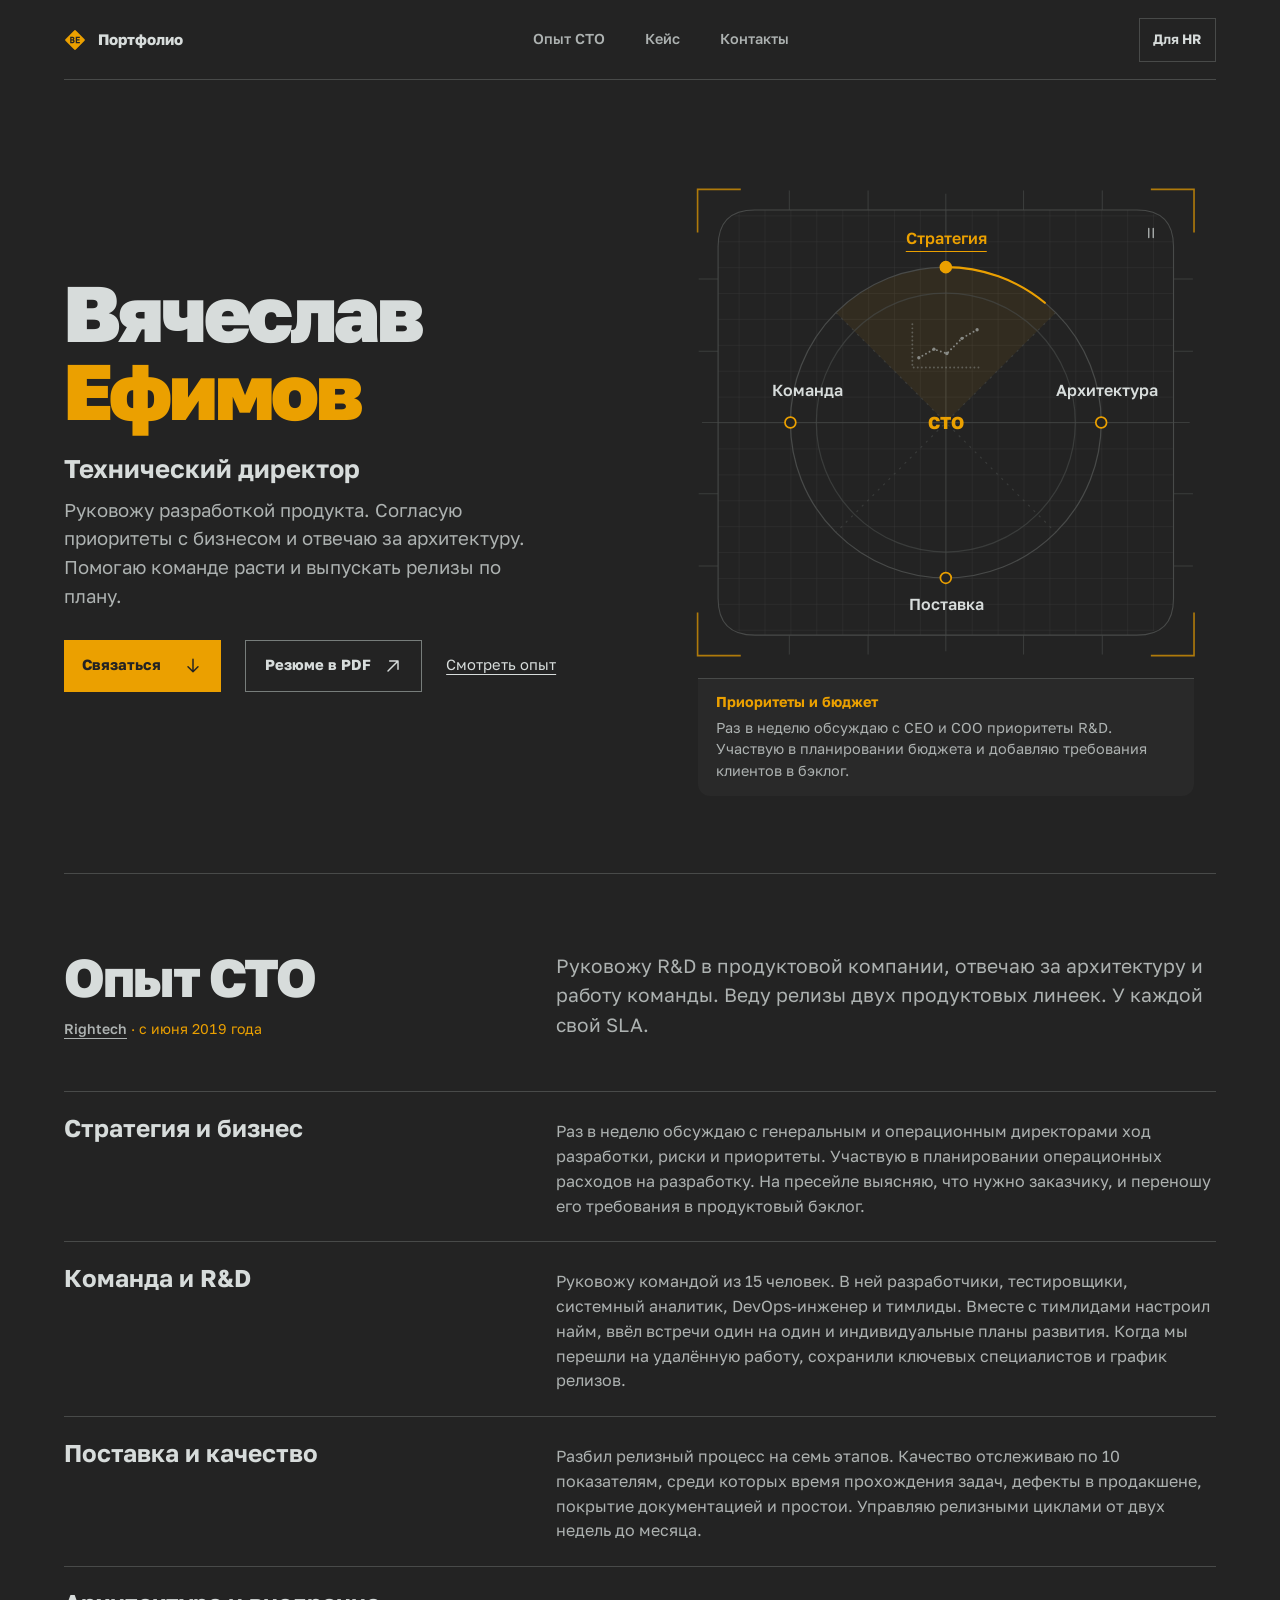
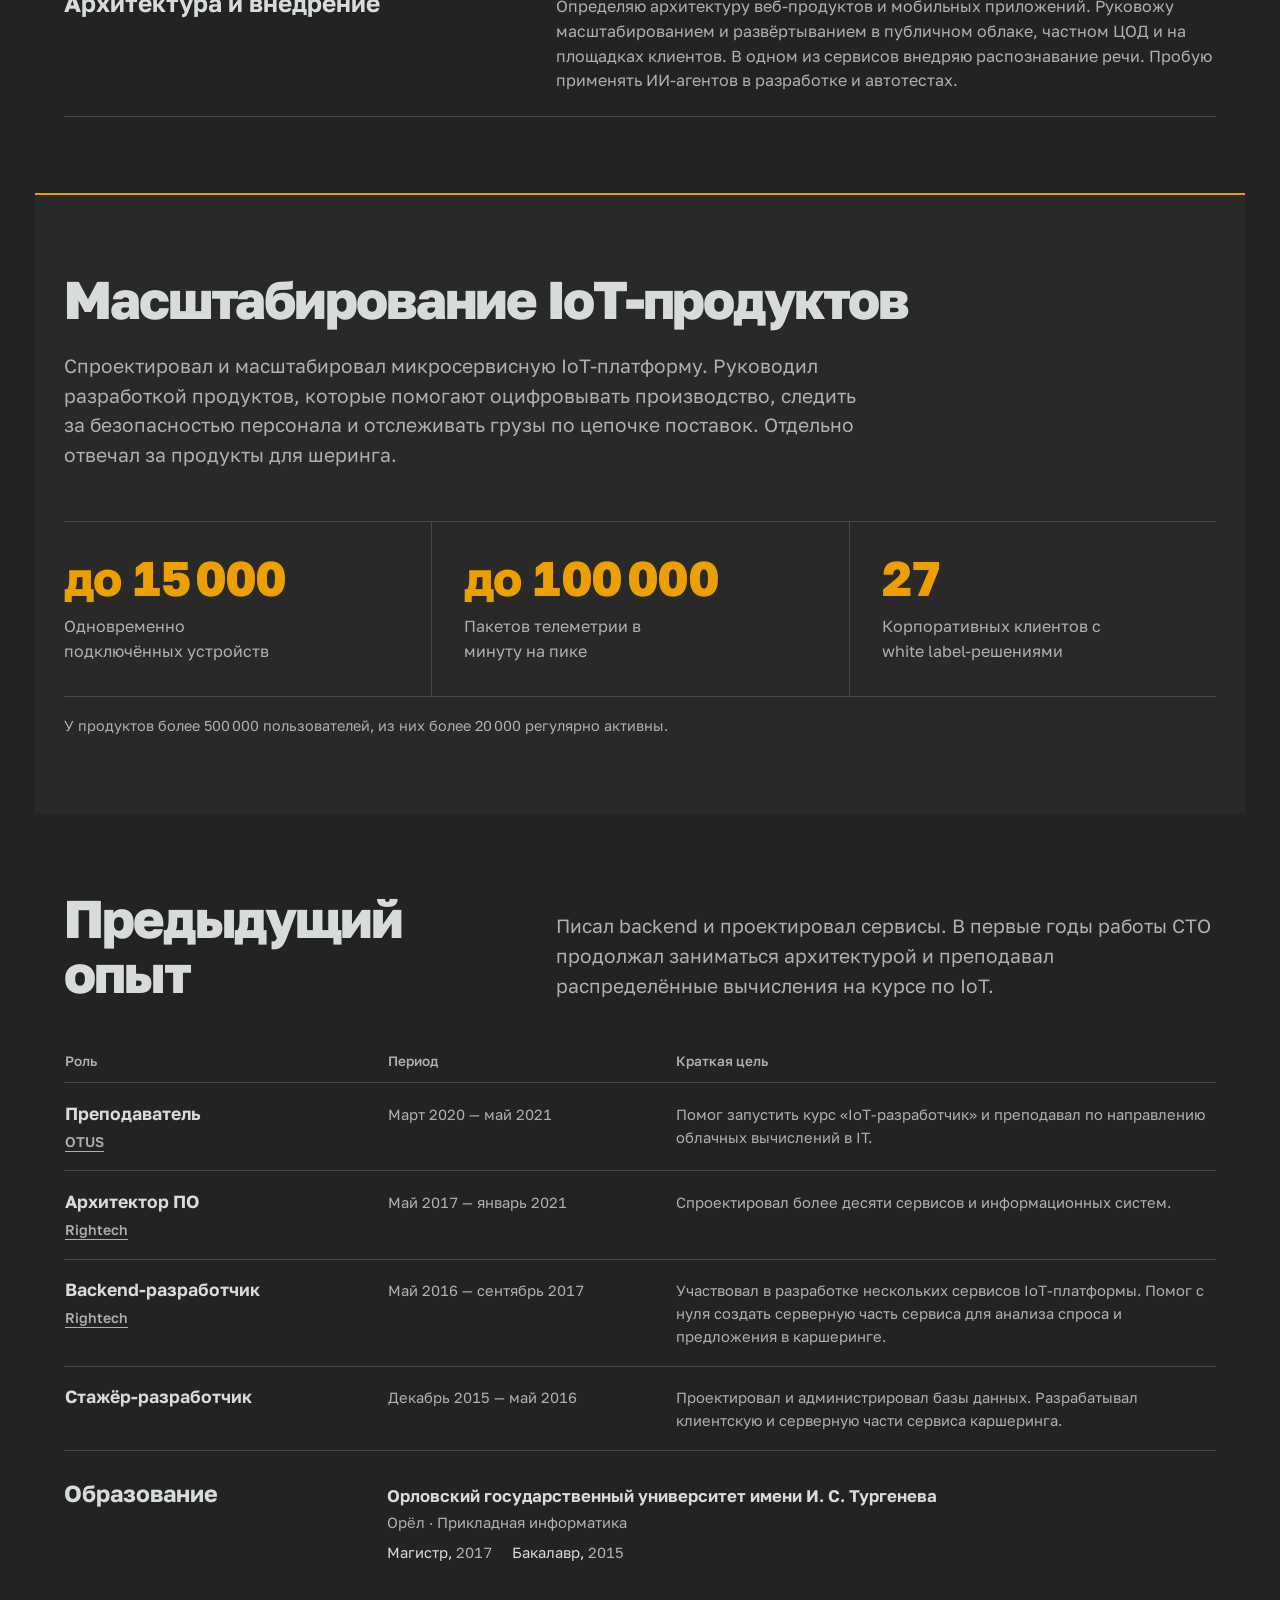
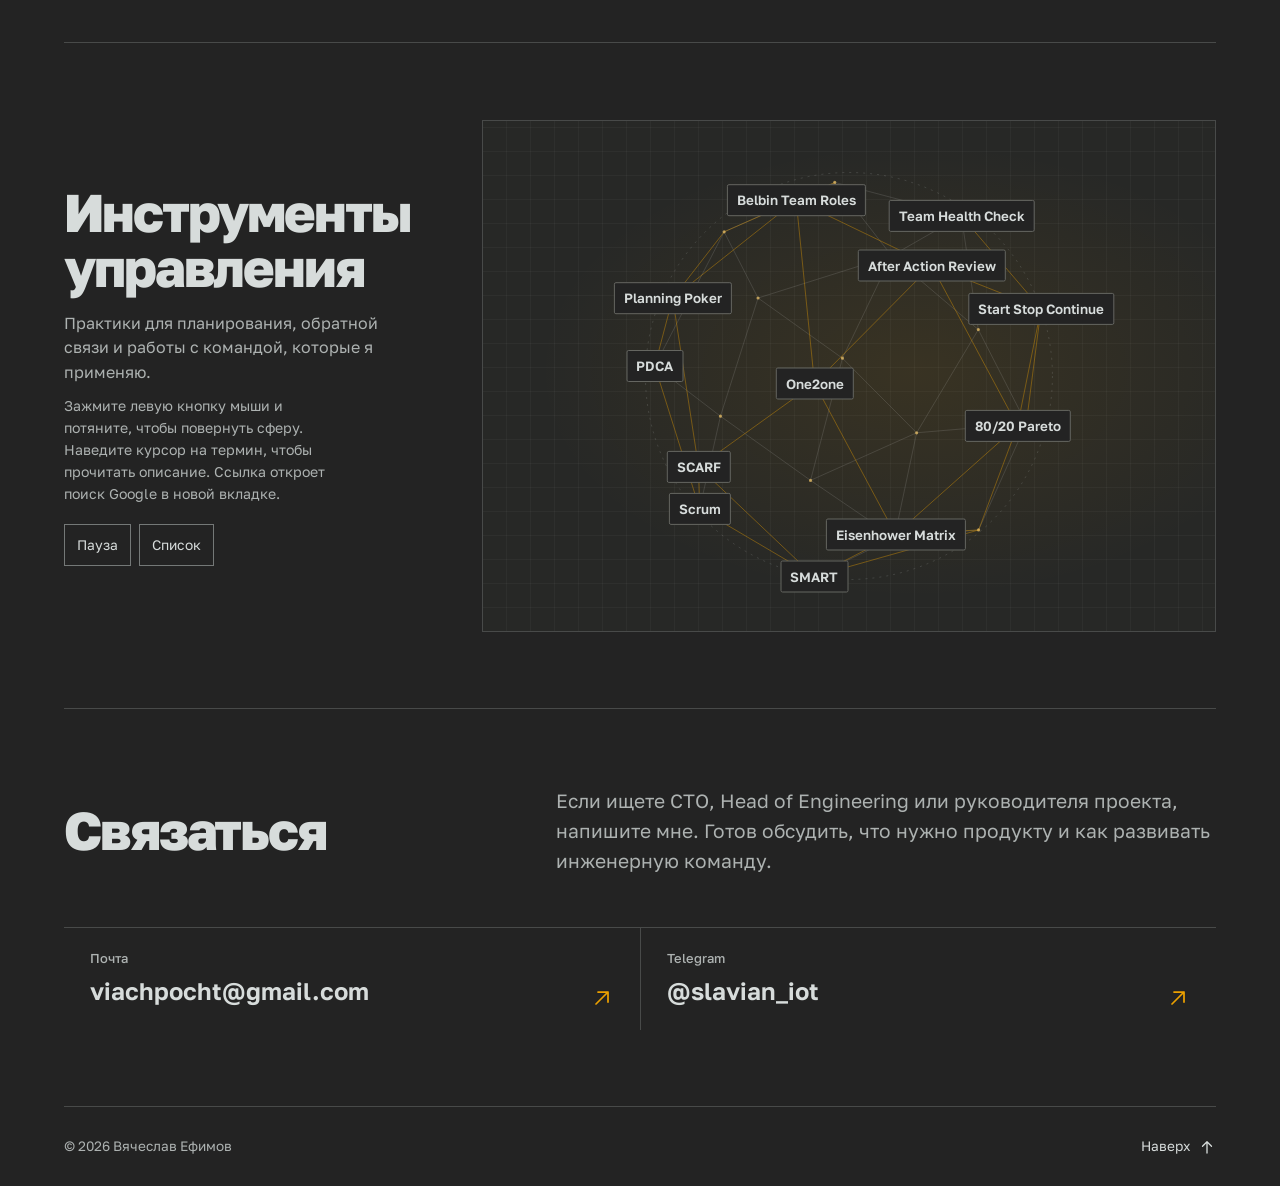
==== commit c920faab: "HE" ====
--- a/index.html
+++ b/index.html
@@ -36,9 +36,9 @@
 <body>
   <a class="skip-link" href="#main">Перейти к содержанию</a>
   <header class="site-header shell" id="top">
-    <a class="brand" href="#top" aria-label="Руководитель отдела исследования и разработки, к началу страницы">
+    <a class="brand" href="#top" aria-label="Портфолио, к началу страницы">
       <img class="brand-mark" src="./assets/favicon.svg?v=6" width="22" height="22" alt="">
-      <span>Руководитель отдела исследования и разработки</span>
+      <span>Портфолио</span>
     </a>
     <nav aria-label="Разделы портфолио">
       <a href="#cto">Опыт CTO</a>
@@ -254,12 +254,23 @@
           </tr>
         </tbody>
       </table>
+      <section class="education" id="education" aria-labelledby="education-title">
+        <h3 class="education-title" id="education-title">Образование</h3>
+        <div>
+          <p class="education-school">Орловский государственный университет имени И. С. Тургенева</p>
+          <p class="education-place">Орёл · Прикладная информатика</p>
+          <ul class="education-degrees" role="list">
+            <li>Магистр, <time datetime="2017">2017</time></li>
+            <li>Бакалавр, <time datetime="2015">2015</time></li>
+          </ul>
+        </div>
+      </section>
     </section>
 
     <section class="section toolkit" id="tools" aria-labelledby="tools-title">
       <div class="toolkit-intro">
         <h2 id="tools-title">Инструменты управления</h2>
-        <p>Практики для планирования, обратной связи и работы с командой.</p>
+        <p>Практики для планирования, обратной связи и работы с командой, которые я применяю.</p>
         <p id="tools-hint" class="toolkit-hint"><span class="toolkit-drag-hint">Зажмите левую кнопку мыши и потяните, чтобы повернуть сферу. </span><span class="toolkit-hover-hint">Наведите курсор на термин, чтобы прочитать описание. </span>Ссылка откроет поиск Google в новой вкладке.</p>
         <div class="toolkit-controls" hidden>
           <button class="toolkit-control" type="button" data-toolkit-motion aria-controls="tools-stage">Пауза</button>
--- a/styles.css
+++ b/styles.css
@@ -420,9 +420,33 @@
 .career-table tbody td { color: var(--muted); font-size: .92rem; }
 .career-table tbody td:nth-child(2) { font-variant-numeric: tabular-nums; }
 
+.education {
+  display: grid;
+  grid-template-columns: minmax(0, 28%) minmax(0, 1fr);
+  align-items: baseline;
+  row-gap: .65rem;
+  padding-block: clamp(1.15rem, 2.6vw, 1.8rem);
+  border-top: 1px solid var(--line);
+}
+.career .education { padding-block-end: 0; }
+.education-title { font-size: clamp(1.15rem, 2vw, 1.45rem); font-weight: 700; line-height: 1.2; }
+.education-school { font-size: 1.05rem; font-weight: 650; line-height: 1.4; }
+.education-place { margin-top: .25rem; color: var(--muted); font-size: .92rem; }
+.education-degrees {
+  display: flex;
+  flex-wrap: wrap;
+  gap: .25rem 1.25rem;
+  margin: .45rem 0 0;
+  padding: 0;
+  list-style: none;
+  font-size: .92rem;
+}
+.education-degrees time { color: var(--muted); font-variant-numeric: tabular-nums; }
+
 @media (hover: hover) {
-  .career-table tbody th { transition: color .2s ease; }
-  .career-table tbody tr:hover > th { color: var(--accent); }
+  .career-table tbody th, .career .education-title { transition: color .2s ease; }
+  .career-table tbody tr:hover > th,
+  .career .education:hover .education-title { color: var(--accent); }
 }
 
 .toolkit {
@@ -610,7 +634,7 @@
 }
 
 @media (max-width: 42rem) {
-  .toolkit { grid-template-columns: minmax(0, 1fr); }
+  .toolkit, .education { grid-template-columns: minmax(0, 1fr); }
   .toolkit-intro p { max-width: 58ch; }
   .career-table, .career-table tbody { display: block; }
   .career-table thead {
@@ -654,6 +678,7 @@
   .diagram-button[data-current] span { transform: none; }
   .system-detail[data-current] { animation: none; }
   .toolkit[data-view="sphere"] .toolkit-tags li[data-visible] { transition: none; }
-  .button, .button svg, .career-table tbody th, .contact-links a, .site-header nav a, .site-footer a { transition: none; }
+  .button, .button svg, .career-table tbody th, .career .education-title,
+  .contact-links a, .site-header nav a, .site-footer a { transition: none; }
   .button:hover svg { transform: none; }
 }
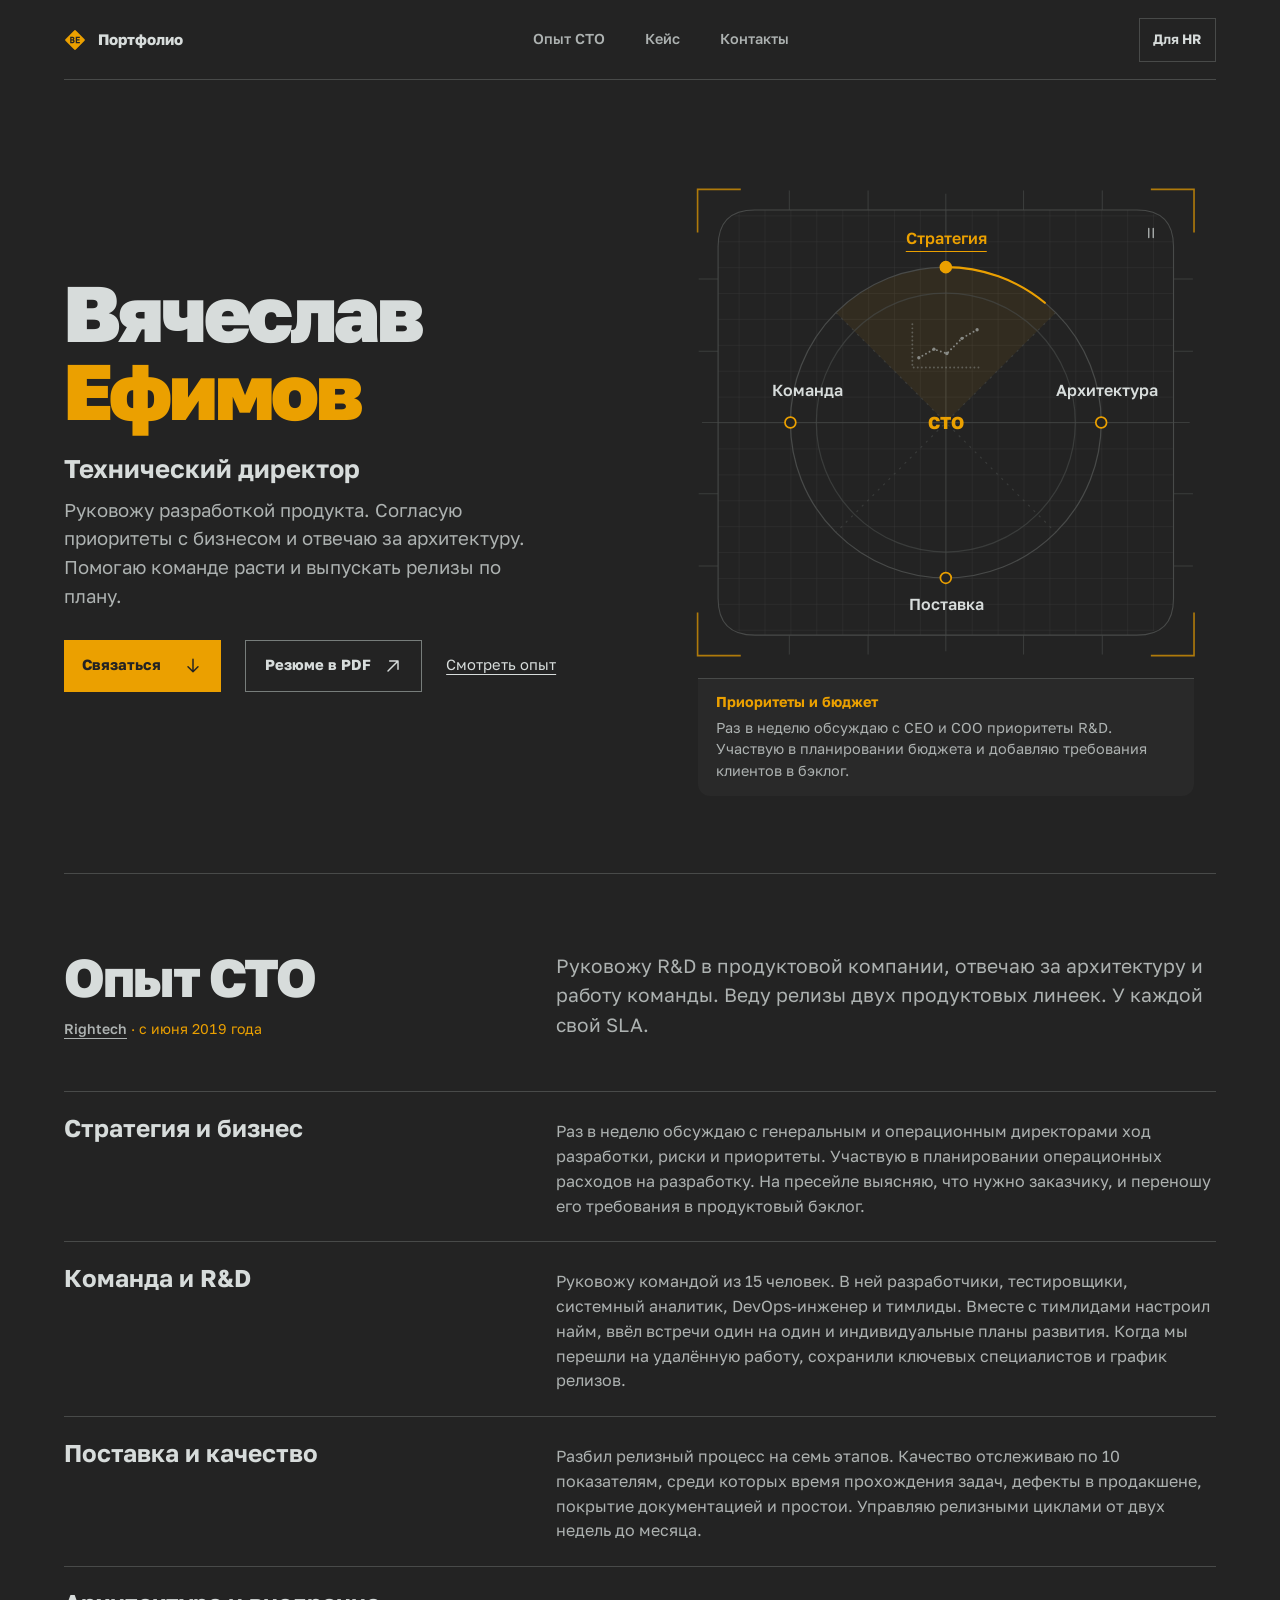
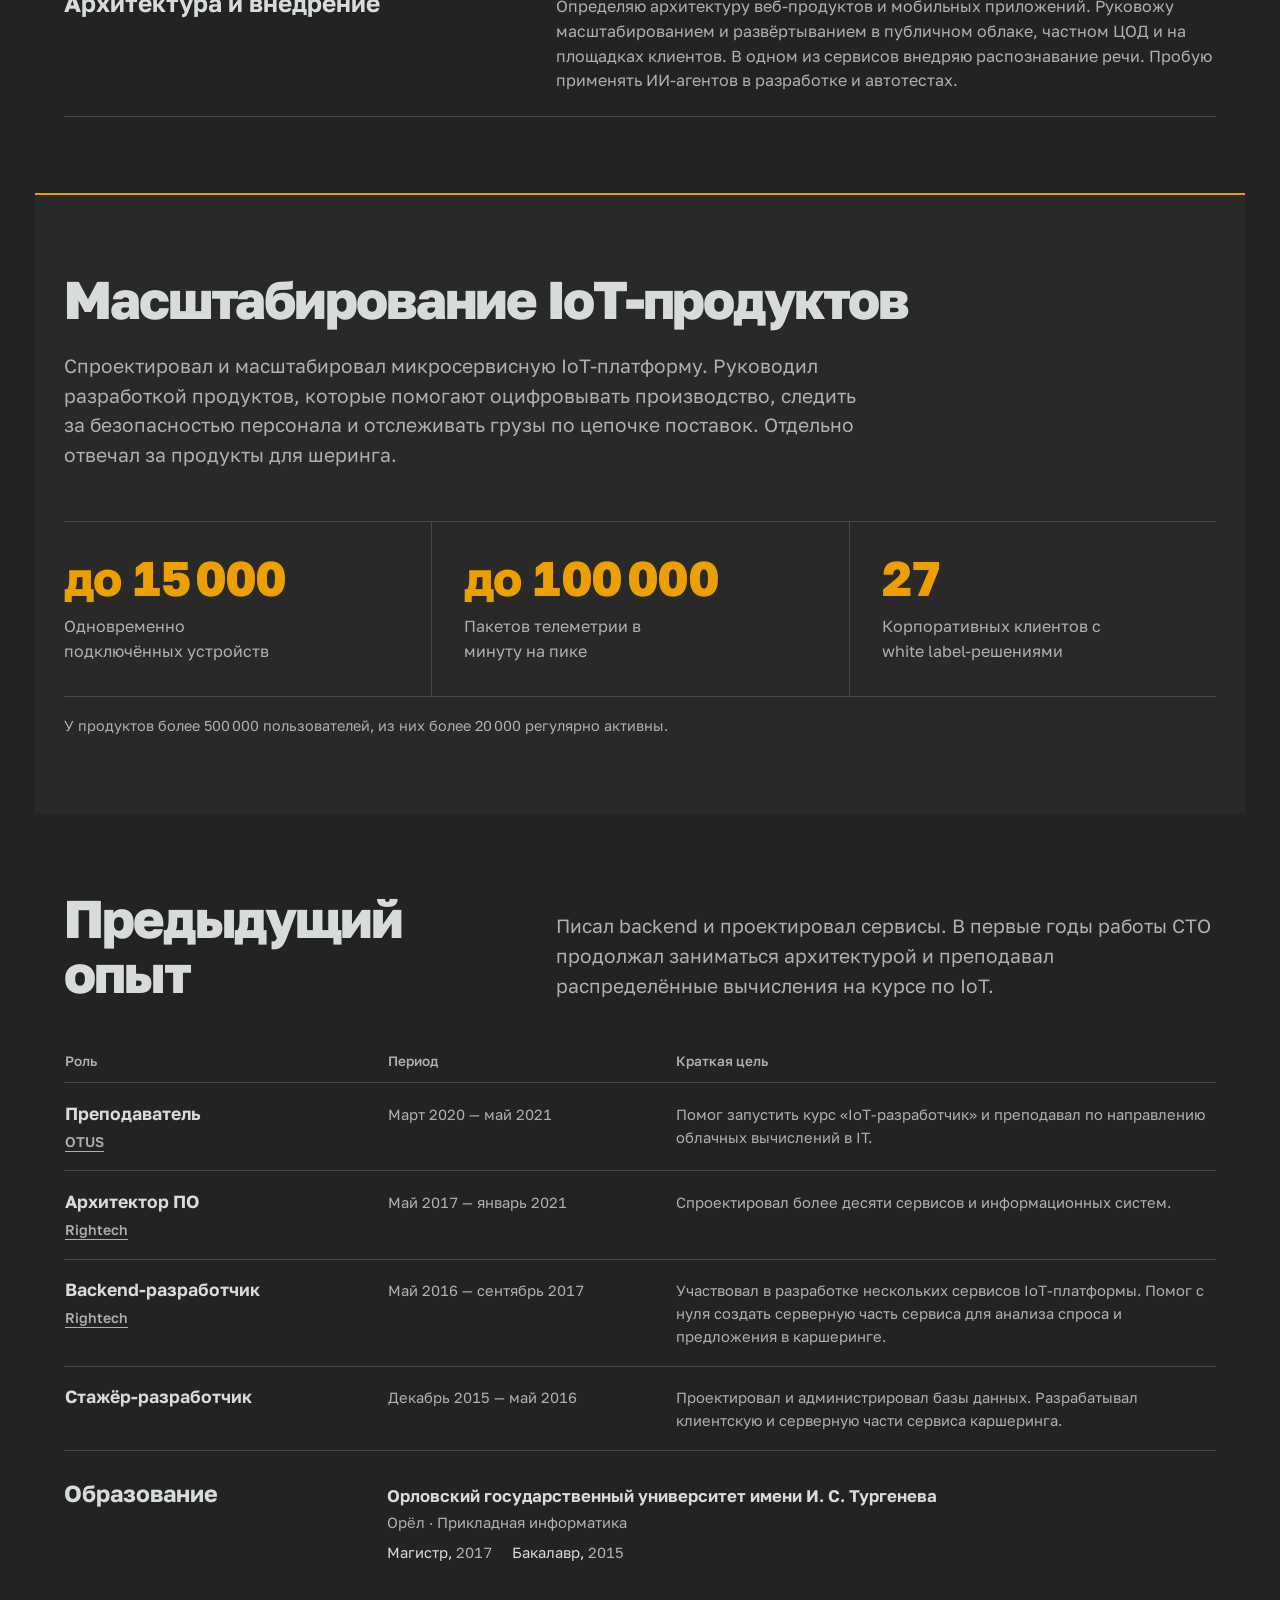
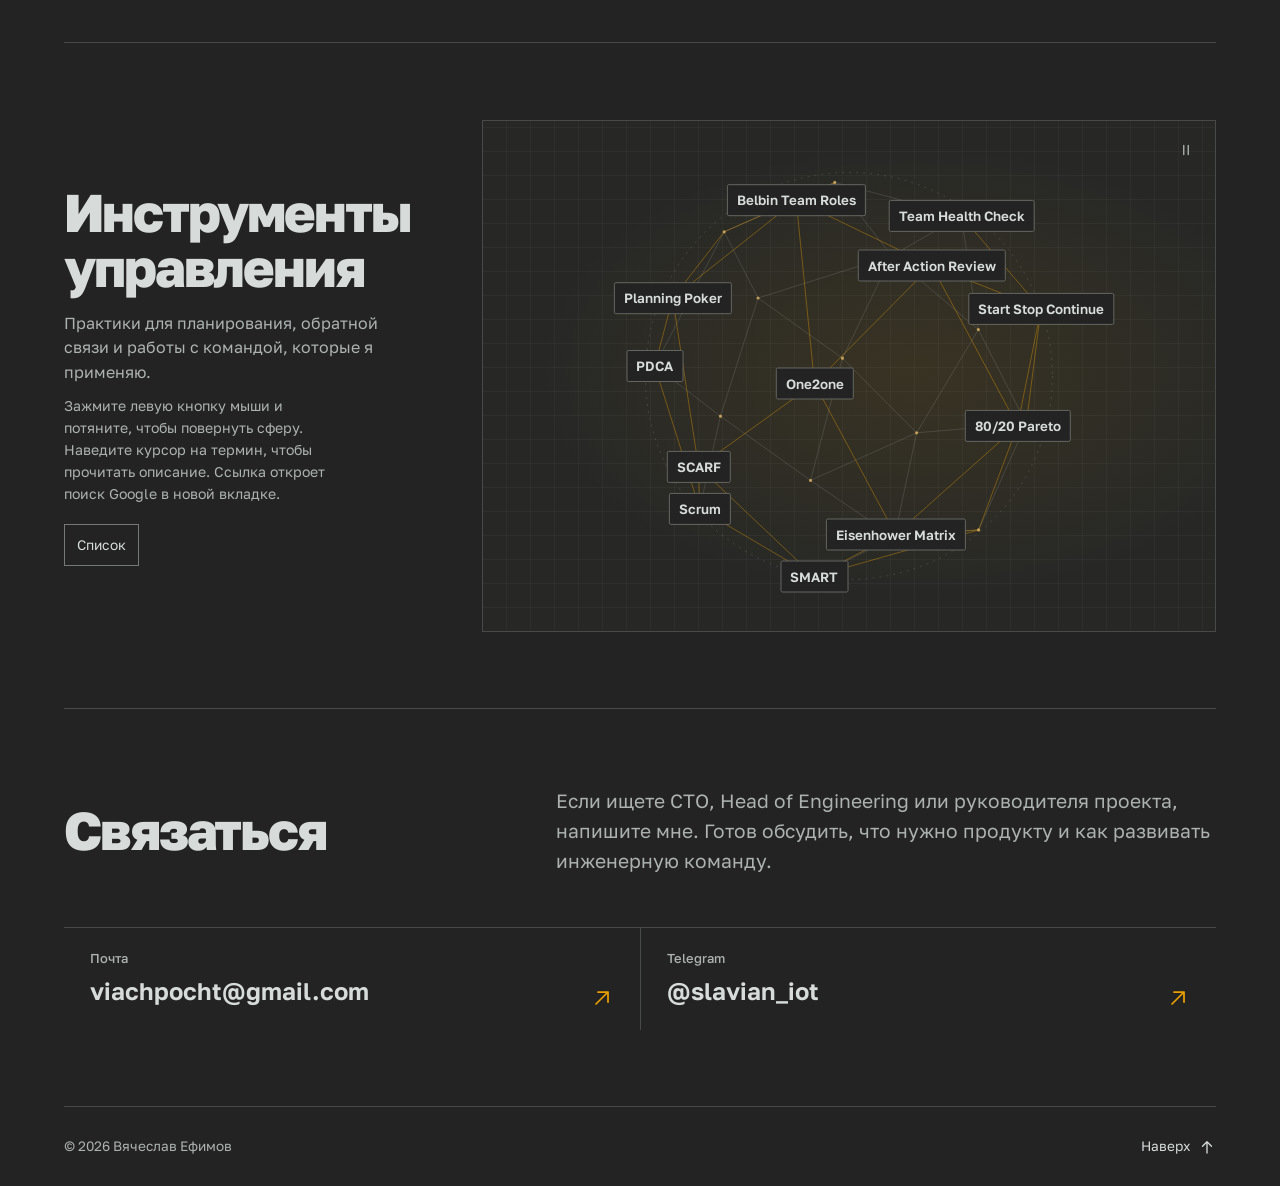
==== commit 16e03ccc: "play bottom" ====
--- a/index.html
+++ b/index.html
@@ -136,7 +136,7 @@
           <button class="diagram-button" type="button" data-topic="architecture" aria-controls="diagram-architecture" aria-describedby="diagram-architecture" aria-expanded="false"><span>Архитектура</span></button>
           <button class="diagram-button" type="button" data-topic="delivery" aria-controls="diagram-delivery" aria-describedby="diagram-delivery" aria-expanded="false"><span>Поставка</span></button>
           <button class="diagram-button" type="button" data-topic="team" aria-controls="diagram-team" aria-describedby="diagram-team" aria-expanded="false"><span>Команда</span></button>
-          <button class="diagram-motion" type="button" aria-label="Приостановить анимацию">
+          <button class="motion-toggle diagram-motion" type="button" aria-label="Приостановить анимацию">
             <svg width="18" height="18" viewBox="0 0 24 24" fill="none" aria-hidden="true">
               <path class="pause-icon" d="M9 6v12m6-12v12"/>
               <path class="play-icon" d="m9 6 9 6-9 6Z"/>
@@ -273,11 +273,16 @@
         <p>Практики для планирования, обратной связи и работы с командой, которые я применяю.</p>
         <p id="tools-hint" class="toolkit-hint"><span class="toolkit-drag-hint">Зажмите левую кнопку мыши и потяните, чтобы повернуть сферу. </span><span class="toolkit-hover-hint">Наведите курсор на термин, чтобы прочитать описание. </span>Ссылка откроет поиск Google в новой вкладке.</p>
         <div class="toolkit-controls" hidden>
-          <button class="toolkit-control" type="button" data-toolkit-motion aria-controls="tools-stage">Пауза</button>
           <button class="toolkit-control" type="button" data-toolkit-view aria-controls="tools-stage">Список</button>
         </div>
       </div>
 
+      <button class="motion-toggle toolkit-motion" type="button" data-toolkit-motion aria-controls="tools-stage" aria-label="Приостановить вращение сферы" hidden>
+        <svg width="18" height="18" viewBox="0 0 24 24" fill="none" aria-hidden="true">
+          <path class="pause-icon" d="M9 6v12m6-12v12"/>
+          <path class="play-icon" d="m9 6 9 6-9 6Z"/>
+        </svg>
+      </button>
       <div class="toolkit-stage" id="tools-stage" aria-describedby="tools-hint">
         <svg class="toolkit-mesh" aria-hidden="true" focusable="false">
           <circle class="toolkit-rim"/>
--- a/styles.css
+++ b/styles.css
@@ -240,10 +240,7 @@
 .diagram-button[data-current] span { color: var(--accent); transform: translateY(-3px); }
 .diagram-button[data-current] span::after { transform: scaleX(1); }
 
-.diagram-motion {
-  position: absolute;
-  top: 8%;
-  right: 8%;
+.motion-toggle {
   display: grid;
   width: 44px;
   height: 44px;
@@ -255,10 +252,12 @@
   cursor: pointer;
 }
 
-.diagram-motion:hover { color: var(--accent); }
-.diagram-motion:focus-visible { outline: 1px solid var(--accent); outline-offset: 1px; }
-.diagram-motion svg { stroke: currentColor; stroke-width: 1.8; stroke-linecap: round; stroke-linejoin: round; }
-.diagram-motion[data-paused] .pause-icon, .diagram-motion:not([data-paused]) .play-icon { display: none; }
+.motion-toggle:hover { color: var(--accent); }
+.motion-toggle:focus-visible { outline: 1px solid var(--accent); outline-offset: 1px; }
+.motion-toggle svg { stroke: currentColor; stroke-width: 1.8; stroke-linecap: round; stroke-linejoin: round; }
+.motion-toggle[hidden], .motion-toggle[data-paused] .pause-icon,
+.motion-toggle:not([data-paused]) .play-icon { display: none; }
+.diagram-motion { position: absolute; top: 8%; right: 8%; }
 
 .system-preview {
   display: grid;
@@ -451,11 +450,13 @@
 
 .toolkit {
   display: grid;
+  grid-template-areas: "intro graphic";
   grid-template-columns: minmax(13rem, 1fr) minmax(0, 2fr);
   align-items: center;
   gap: clamp(1.25rem, 4vw, 4rem);
 }
 
+.toolkit-intro { grid-area: intro; }
 .toolkit-intro h2 { margin-bottom: 1rem; text-wrap: initial; }
 .toolkit-intro p { max-width: 32ch; color: var(--muted); }
 .toolkit-hint { margin-top: .65rem; font-size: .88rem; }
@@ -481,11 +482,18 @@
   cursor: pointer;
 }
 
-.toolkit-control:hover:not(:disabled) { border-color: var(--accent); color: var(--accent); }
-.toolkit-control:disabled { opacity: .55; cursor: default; }
+.toolkit-control:hover { border-color: var(--accent); color: var(--accent); }
 .toolkit-control:focus-visible { outline: 2px solid var(--accent); outline-offset: 3px; }
 
-.toolkit-stage { position: relative; border: 1px solid var(--line); background: var(--panel); }
+.toolkit-stage { grid-area: graphic; position: relative; border: 1px solid var(--line); background: var(--panel); }
+.toolkit-motion {
+  grid-area: graphic;
+  position: relative;
+  z-index: 1;
+  align-self: start;
+  justify-self: end;
+  margin: .5rem;
+}
 .toolkit-mesh { display: none; }
 
 .toolkit-tooltip {
@@ -538,6 +546,7 @@
 }
 
 .toolkit[data-view="sphere"] .toolkit-stage {
+  align-self: start;
   height: clamp(20rem, 48vw, 32rem);
   overflow: hidden;
   cursor: grab;
@@ -635,6 +644,7 @@
 
 @media (max-width: 42rem) {
   .toolkit, .education { grid-template-columns: minmax(0, 1fr); }
+  .toolkit { grid-template-areas: "intro" "graphic"; }
   .toolkit-intro p { max-width: 58ch; }
   .career-table, .career-table tbody { display: block; }
   .career-table thead {
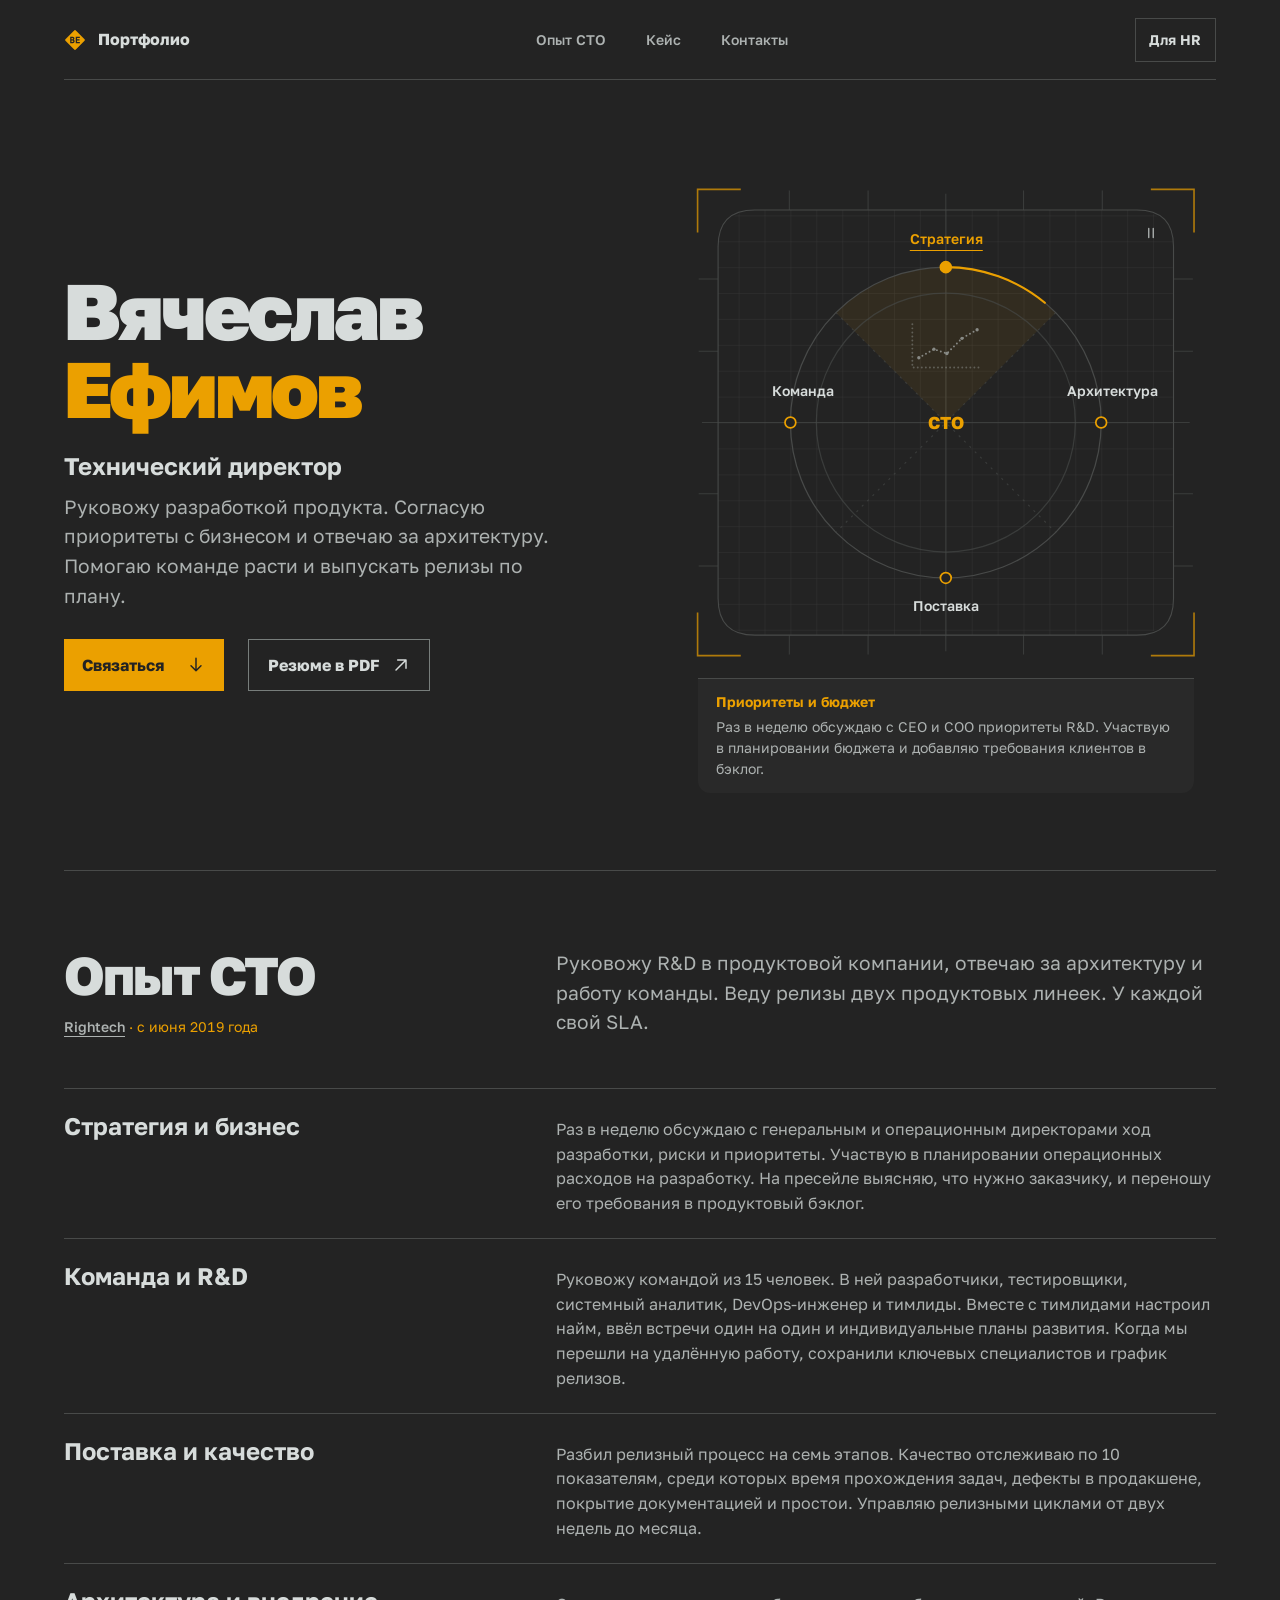
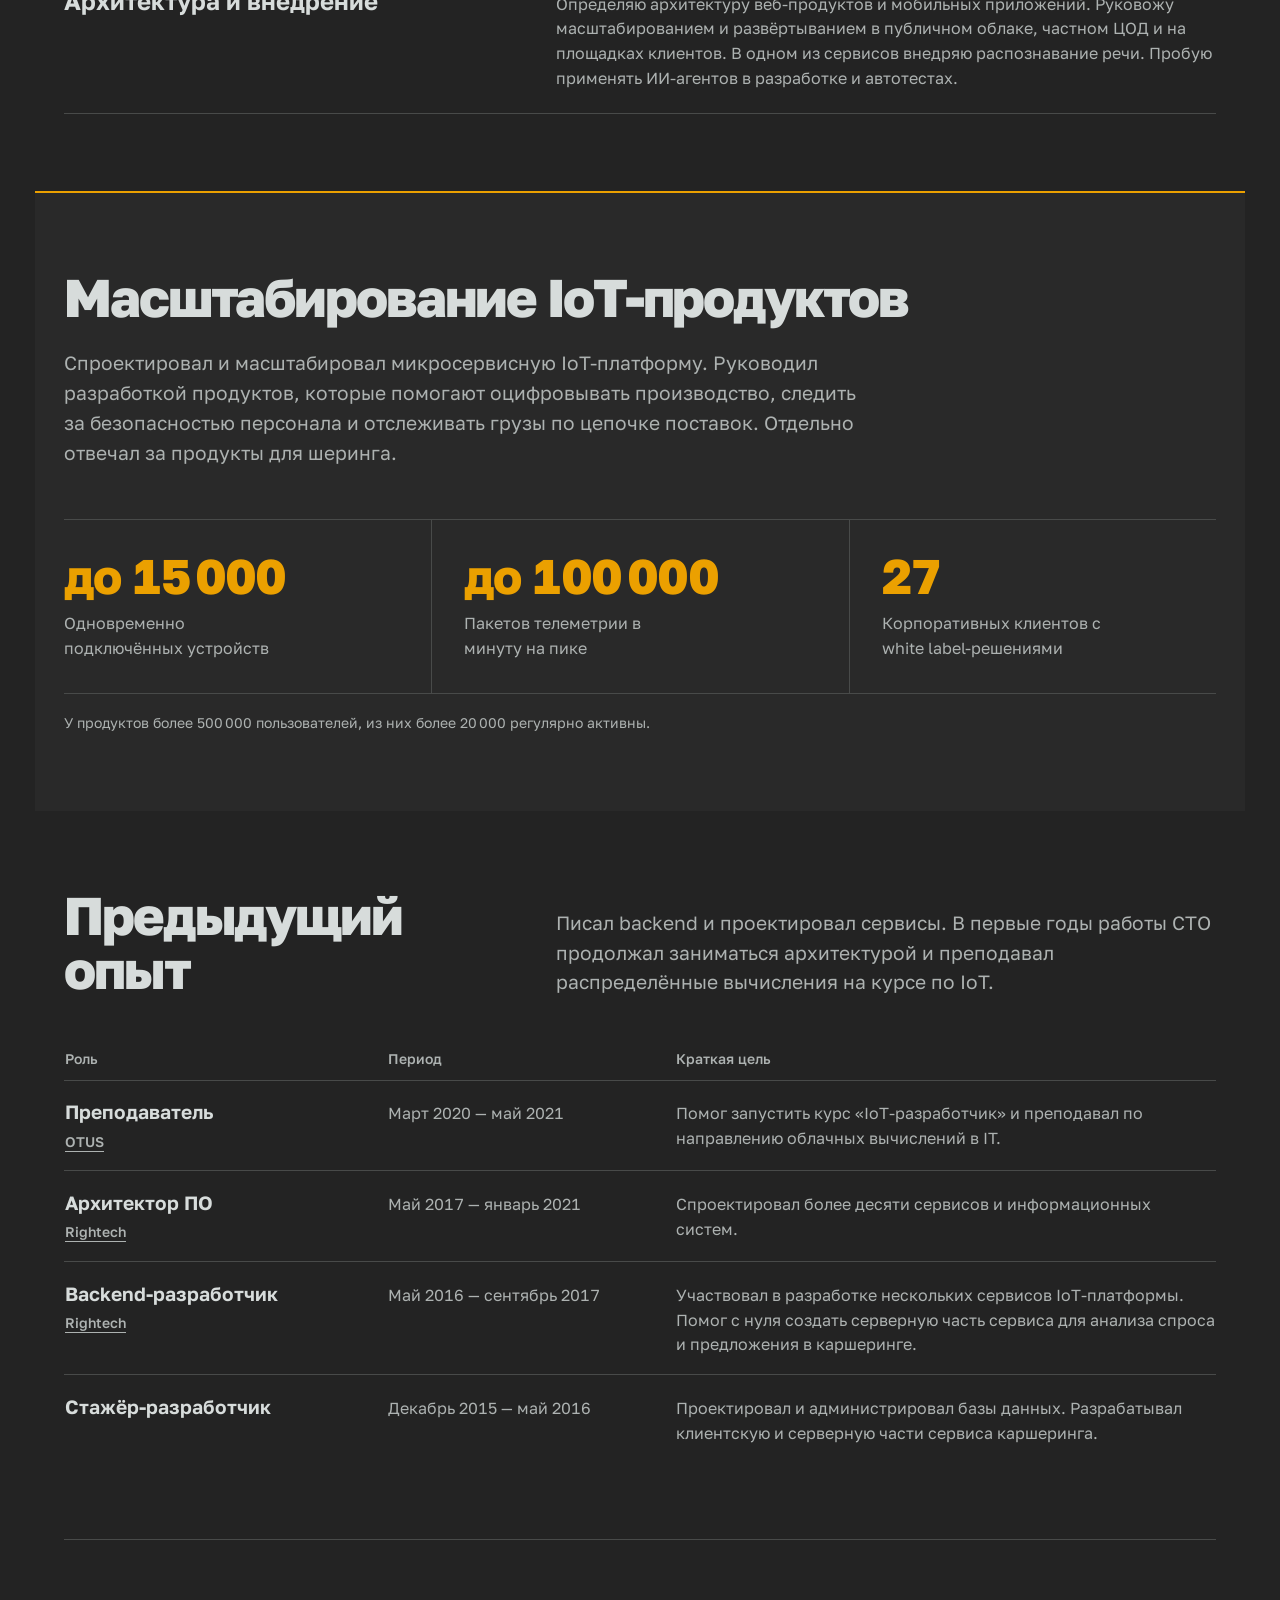
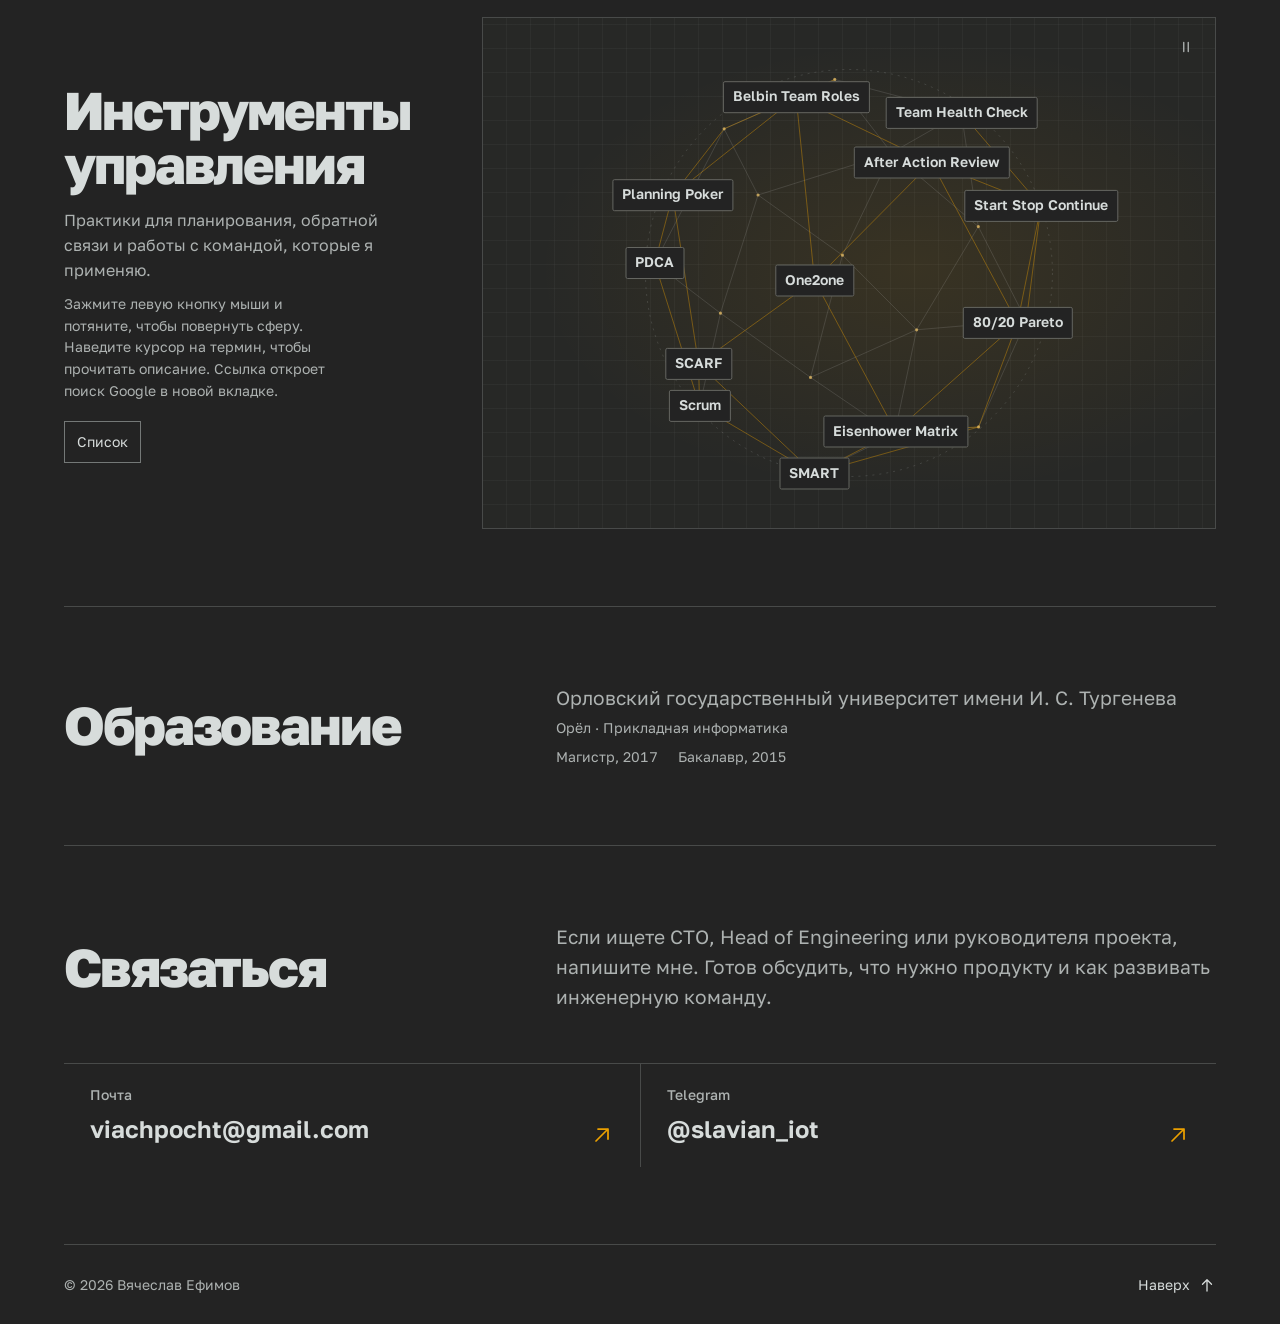
==== commit 31fceacc: "types_canon & he changes" ====
--- a/index.html
+++ b/index.html
@@ -61,7 +61,6 @@
           <a class="button button-outline" href="https://drive.google.com/file/d/1mlqtspZLeXHCrqJd2s7kEFbo3WUfrJrD/view?usp=sharing" target="_blank" rel="noopener noreferrer" aria-label="Резюме в PDF (Google Drive, новая вкладка)">Резюме в PDF
             <svg viewBox="0 0 24 24" width="20" height="20" fill="none" aria-hidden="true"><path d="M6 18 18 6M8 6h10v10"/></svg>
           </a>
-          <a class="text-link" href="#cto">Смотреть опыт</a>
         </div>
       </div>
 
@@ -254,17 +253,6 @@
           </tr>
         </tbody>
       </table>
-      <section class="education" id="education" aria-labelledby="education-title">
-        <h3 class="education-title" id="education-title">Образование</h3>
-        <div>
-          <p class="education-school">Орловский государственный университет имени И. С. Тургенева</p>
-          <p class="education-place">Орёл · Прикладная информатика</p>
-          <ul class="education-degrees" role="list">
-            <li>Магистр, <time datetime="2017">2017</time></li>
-            <li>Бакалавр, <time datetime="2015">2015</time></li>
-          </ul>
-        </div>
-      </section>
     </section>
 
     <section class="section toolkit" id="tools" aria-labelledby="tools-title">
@@ -393,6 +381,20 @@
       </div>
     </section>
 
+    <section class="section education-section" id="education" aria-labelledby="education-title">
+      <div class="section-intro">
+        <h2 id="education-title">Образование</h2>
+        <div class="education-details">
+          <p>Орловский государственный университет имени И. С. Тургенева</p>
+          <p class="education-place">Орёл · Прикладная информатика</p>
+          <ul class="education-degrees" role="list">
+            <li>Магистр, <time datetime="2017">2017</time></li>
+            <li>Бакалавр, <time datetime="2015">2015</time></li>
+          </ul>
+        </div>
+      </div>
+    </section>
+
     <section class="section contact" id="contact" aria-labelledby="contact-title">
       <div class="section-intro">
         <h2 id="contact-title">Связаться</h2>
--- a/styles.css
+++ b/styles.css
@@ -15,6 +15,13 @@
   --accent: #EBA000;
   --gutter: clamp(1.125rem, 5vw, 5rem);
   --ease-out: cubic-bezier(.16, 1, .3, 1);
+  --type-small: .875rem;
+  --type-body: 1rem;
+  --type-lead: clamp(1rem, 1.5vw, 1.2rem);
+  --type-subheading: clamp(1.125rem, 1.9vw, 1.5rem);
+  --type-section: clamp(2.1rem, 4.15vw, 4rem);
+  --type-metric: clamp(1.6rem, 3.8vw, 3.65rem);
+  --type-display: clamp(3.25rem, 6.15vw, 6rem);
 }
 
 *, *::before, *::after { box-sizing: border-box; }
@@ -29,6 +36,7 @@
   background: var(--background);
   color: var(--text);
   font-family: "Golos Text", Arial, sans-serif;
+  font-size: var(--type-body);
   line-height: 1.55;
   -webkit-font-smoothing: antialiased;
 }
@@ -76,7 +84,7 @@
   min-height: 2.75rem;
   align-items: center;
   gap: .75rem;
-  font-size: .95rem;
+  font-size: var(--type-body);
   font-weight: 750;
   text-decoration: none;
 }
@@ -90,7 +98,7 @@
   min-height: 2.75rem;
   align-items: center;
   color: var(--muted);
-  font-size: .9rem;
+  font-size: var(--type-small);
   font-weight: 550;
   text-decoration: none;
   white-space: nowrap;
@@ -105,7 +113,7 @@
   align-items: center;
   padding-inline: .85rem;
   border: 1px solid var(--line);
-  font-size: .85rem;
+  font-size: var(--type-small);
   font-weight: 650;
   text-decoration: none;
   white-space: nowrap;
@@ -123,7 +131,7 @@
 
 .hero h1 {
   font-weight: 850;
-  font-size: clamp(3.25rem, 6.15vw, 6rem);
+  font-size: var(--type-display);
   letter-spacing: -.04em;
   line-height: .99;
 }
@@ -132,7 +140,7 @@
 
 .hero-role {
   margin-top: 1.5rem;
-  font-size: clamp(1.15rem, 2vw, 1.6rem);
+  font-size: var(--type-subheading);
   font-weight: 680;
   line-height: 1.2;
 }
@@ -141,12 +149,10 @@
   max-width: 41ch;
   margin-top: .7rem;
   color: var(--muted);
-  font-size: clamp(1rem, 1.45vw, 1.2rem);
+  font-size: var(--type-lead);
 }
 
 .hero-actions { display: flex; flex-wrap: wrap; align-items: center; gap: .75rem 1.5rem; margin-top: 1.8rem; }
-.text-link { display: inline-flex; min-height: 2.75rem; align-items: center; font-size: .92rem; }
-.text-link:hover { color: var(--accent); }
 
 .button {
   display: inline-flex;
@@ -157,7 +163,7 @@
   padding: .75rem 1.15rem;
   background: var(--accent);
   color: var(--background);
-  font-size: .92rem;
+  font-size: var(--type-body);
   font-weight: 720;
   text-decoration: none;
   transition: background-color .25s ease;
@@ -197,7 +203,7 @@
 .diagram-nodes circle { fill: var(--background); stroke: var(--accent); stroke-width: 1.6; transition: fill .18s ease; }
 .diagram-nodes [data-current] { fill: var(--accent); }
 .diagram-corners { stroke: var(--accent); stroke-width: 1.5; opacity: .7; }
-.diagram-cto { fill: var(--accent); font-size: 16px; font-weight: 750; }
+.diagram-cto { fill: var(--accent); font-size: var(--type-body); font-weight: 750; }
 
 .diagram-button {
   position: absolute;
@@ -208,7 +214,7 @@
   border-radius: .3rem;
   background: transparent;
   color: var(--text);
-  font: 580 clamp(.8rem, 1.45vw, 1rem)/1.1 "Golos Text", Arial, sans-serif;
+  font: 580 var(--type-small)/1.1 "Golos Text", Arial, sans-serif;
   white-space: nowrap;
   cursor: pointer;
 }
@@ -271,7 +277,7 @@
   align-self: start;
   padding: .9rem 0;
   color: var(--muted);
-  font-size: .84rem;
+  font-size: var(--type-small);
   text-align: center;
 }
 
@@ -283,7 +289,7 @@
   border-radius: 0 0 .75rem .75rem;
   background: var(--panel);
   color: var(--muted);
-  font-size: .9rem;
+  font-size: var(--type-small);
   line-height: 1.5;
 }
 
@@ -314,23 +320,23 @@
 .section-intro { align-items: end; margin-bottom: clamp(2rem, 4vw, 3.75rem); }
 
 .section h2 {
-  font-size: clamp(2.1rem, 4.15vw, 4rem);
+  font-size: var(--type-section);
   font-weight: 790;
   letter-spacing: -.04em;
   text-wrap: balance;
 }
 
-.section-intro > p, .experience-row p {
+.section-intro > :is(p, .education-details), .experience-row p {
   max-width: 66ch;
   color: var(--muted);
 }
 
-.section-intro > p { font-size: clamp(1.03rem, 1.5vw, 1.2rem); }
+.section-intro > :is(p, .education-details) { font-size: var(--type-lead); }
 
 .section-date {
   margin-top: .8rem;
   color: var(--accent);
-  font-size: .88rem;
+  font-size: var(--type-small);
   font-variant-numeric: tabular-nums;
 }
 
@@ -339,7 +345,7 @@
 
 .experience-row { align-items: baseline; padding-block: 1.4rem; border-top: 1px solid var(--line); }
 .experience-row:last-child { border-bottom: 1px solid var(--line); }
-.experience-row h3 { font-size: clamp(1.15rem, 1.9vw, 1.55rem); font-weight: 675; line-height: 1.15; }
+.experience-row h3 { font-size: var(--type-subheading); font-weight: 675; line-height: 1.15; }
 
 .case-study {
   margin-inline: calc(var(--gutter) * -.45);
@@ -373,7 +379,7 @@
 
 .metrics dd {
   color: var(--accent);
-  font-size: clamp(1.6rem, 3.8vw, 3.65rem);
+  font-size: var(--type-metric);
   font-weight: 760;
   font-variant-numeric: tabular-nums;
   letter-spacing: -.035em;
@@ -381,7 +387,7 @@
   white-space: nowrap;
 }
 
-.case-footnote { margin-top: 1.15rem; color: var(--muted); font-size: .9rem; }
+.case-footnote { margin-top: 1.15rem; color: var(--muted); font-size: var(--type-small); }
 .career { border-top: 0; }
 
 .career-table {
@@ -394,7 +400,7 @@
 .career-table thead th {
   padding-block: 0 .6rem;
   color: var(--muted);
-  font-size: .85rem;
+  font-size: var(--type-small);
   font-weight: 550;
 }
 
@@ -408,15 +414,15 @@
   vertical-align: baseline;
 }
 
-.career-table tbody th { font-size: 1.1rem; font-weight: 650; overflow-wrap: anywhere; }
+.career-table tbody th { font-size: var(--type-lead); font-weight: 650; overflow-wrap: anywhere; }
 .career-table .company-link {
   display: block;
   width: fit-content;
   margin-top: .15rem;
-  font-size: .88rem;
+  font-size: var(--type-small);
   line-height: 1.5rem;
 }
-.career-table tbody td { color: var(--muted); font-size: .92rem; }
+.career-table tbody td { color: var(--muted); font-size: var(--type-body); }
 .career-table tbody td:nth-child(2) { font-variant-numeric: tabular-nums; }
 
 .education {
@@ -427,10 +433,9 @@
   padding-block: clamp(1.15rem, 2.6vw, 1.8rem);
   border-top: 1px solid var(--line);
 }
-.career .education { padding-block-end: 0; }
-.education-title { font-size: clamp(1.15rem, 2vw, 1.45rem); font-weight: 700; line-height: 1.2; }
-.education-school { font-size: 1.05rem; font-weight: 650; line-height: 1.4; }
-.education-place { margin-top: .25rem; color: var(--muted); font-size: .92rem; }
+.education-title { font-size: var(--type-subheading); font-weight: 700; line-height: 1.2; }
+.education-school { font-size: var(--type-body); font-weight: 650; line-height: 1.4; }
+.education-place { margin-top: .25rem; color: var(--muted); font-size: var(--type-small); }
 .education-degrees {
   display: flex;
   flex-wrap: wrap;
@@ -438,14 +443,13 @@
   margin: .45rem 0 0;
   padding: 0;
   list-style: none;
-  font-size: .92rem;
+  font-size: var(--type-small);
 }
 .education-degrees time { color: var(--muted); font-variant-numeric: tabular-nums; }
 
 @media (hover: hover) {
-  .career-table tbody th, .career .education-title { transition: color .2s ease; }
-  .career-table tbody tr:hover > th,
-  .career .education:hover .education-title { color: var(--accent); }
+  .career-table tbody th { transition: color .2s ease; }
+  .career-table tbody tr:hover > th { color: var(--accent); }
 }
 
 .toolkit {
@@ -459,7 +463,7 @@
 .toolkit-intro { grid-area: intro; }
 .toolkit-intro h2 { margin-bottom: 1rem; text-wrap: initial; }
 .toolkit-intro p { max-width: 32ch; color: var(--muted); }
-.toolkit-hint { margin-top: .65rem; font-size: .88rem; }
+.toolkit-hint { margin-top: .65rem; font-size: var(--type-small); }
 .toolkit-drag-hint, .toolkit-hover-hint { display: none; }
 @media (any-pointer: fine) {
   .toolkit[data-view="sphere"] .toolkit-drag-hint { display: inline; }
@@ -478,7 +482,7 @@
   background: var(--background);
   color: var(--text);
   font: inherit;
-  font-size: .86rem;
+  font-size: var(--type-small);
   cursor: pointer;
 }
 
@@ -506,7 +510,7 @@
   background: #312b20;
   box-shadow: 0 .4rem 1.2rem rgb(0 0 0 / .35);
   color: #f3e8d3;
-  font-size: .875rem;
+  font-size: var(--type-small);
   line-height: 1.45;
   cursor: default;
 }
@@ -530,7 +534,7 @@
   border-radius: 2px;
   background: var(--background);
   color: var(--text);
-  font-size: clamp(.73rem, 1.25vw, .84rem);
+  font-size: var(--type-small);
   font-weight: 600;
   line-height: 1.2;
   text-decoration: none;
@@ -584,7 +588,8 @@
 .toolkit[data-view="sphere"] .toolkit-tags li:not([data-visible]) { opacity: 0; pointer-events: none; }
 .toolkit[data-view="sphere"] .toolkit-tags li:has(:focus-visible) { z-index: 4; transition: none; }
 
-.contact .section-intro { align-items: center; }
+.education-section .section-intro, .contact .section-intro { align-items: center; }
+.education-section .section-intro { margin-bottom: 0; }
 
 .contact-links {
   display: grid;
@@ -599,7 +604,7 @@
   justify-content: space-between;
   gap: .5rem;
   padding: 1.25rem clamp(.75rem, 2vw, 1.75rem);
-  font-size: clamp(1rem, 2vw, 1.5rem);
+  font-size: var(--type-subheading);
   font-weight: 650;
   text-decoration: none;
   transition: color .2s ease, background-color .2s ease;
@@ -607,7 +612,7 @@
 
 .contact-links a + a { border-inline-start: 1px solid var(--line); }
 .contact-links a:hover { background: var(--panel); color: var(--accent); }
-.contact-links small { display: block; margin-bottom: .3rem; color: var(--muted); font-size: .81rem; font-weight: 500; }
+.contact-links small { display: block; margin-bottom: .3rem; color: var(--muted); font-size: var(--type-small); font-weight: 500; }
 .contact-links a > span { min-width: 0; overflow-wrap: anywhere; }
 .contact-links svg { flex: none; color: var(--accent); }
 
@@ -619,7 +624,7 @@
   gap: 1rem;
   border-top: 1px solid var(--line);
   color: var(--muted);
-  font-size: .85rem;
+  font-size: var(--type-small);
 }
 
 .site-footer a {
@@ -633,12 +638,12 @@
 }
 
 @media (max-width: 50rem) {
+  :root { --type-display: clamp(2.55rem, 11vw, 5.5rem); }
   .hero { grid-template-columns: 1fr; gap: 2rem; padding-block: 3.4rem 2.6rem; }
-  .hero h1 { font-size: clamp(2.55rem, 11vw, 5.5rem); }
   .hero-role { margin-top: 1.15rem; }
   .system { width: min(100%, 30rem); justify-self: center; }
   .section-intro, .experience-row { grid-template-columns: minmax(0, 1fr); }
-  .section-intro > p { max-width: 58ch; }
+  .section-intro > :is(p, .education-details) { max-width: 58ch; }
   .experience-row { gap: .6rem; padding-block: 1.2rem; }
 }
 
@@ -661,19 +666,21 @@
 }
 
 @media (max-width: 34rem) {
+  :root {
+    --type-section: clamp(1.8rem, 8.2vw, 2.65rem);
+    --type-metric: 2.45rem;
+  }
   .site-header { display: grid; grid-template-columns: minmax(0, 1fr) auto; gap: .15rem .35rem; padding-block: .5rem .35rem; }
   .brand { grid-column: 1 / -1; gap: .6rem; }
-  .site-header nav a { font-size: .83rem; }
   .view-switch { justify-self: end; padding-inline: .65rem; }
   .hero { padding-top: 2.75rem; }
   .hero-actions { column-gap: .75rem; }
   .hero-actions .button { gap: .65rem; padding-inline: .75rem; }
-  .section h2 { font-size: clamp(1.8rem, 8.2vw, 2.65rem); overflow-wrap: anywhere; }
+  .section h2 { overflow-wrap: anywhere; }
   .case-study { margin-inline: calc(var(--gutter) * -1); padding-inline: var(--gutter); }
   .metrics { grid-template-columns: 1fr; }
   .metrics > div { gap: .55rem; padding: 1rem 0; }
   .metrics > div + div { border-inline-start: 0; border-top: 1px solid var(--line); }
-  .metrics dd { font-size: 2.45rem; }
   .metrics dt { max-width: none; }
   .contact-links { grid-template-columns: 1fr; }
   .contact-links a { padding-inline: 0; }
@@ -688,7 +695,6 @@
   .diagram-button[data-current] span { transform: none; }
   .system-detail[data-current] { animation: none; }
   .toolkit[data-view="sphere"] .toolkit-tags li[data-visible] { transition: none; }
-  .button, .button svg, .career-table tbody th, .career .education-title,
-  .contact-links a, .site-header nav a, .site-footer a { transition: none; }
+  .button, .button svg, .career-table tbody th, .contact-links a, .site-header nav a, .site-footer a { transition: none; }
   .button:hover svg { transform: none; }
 }
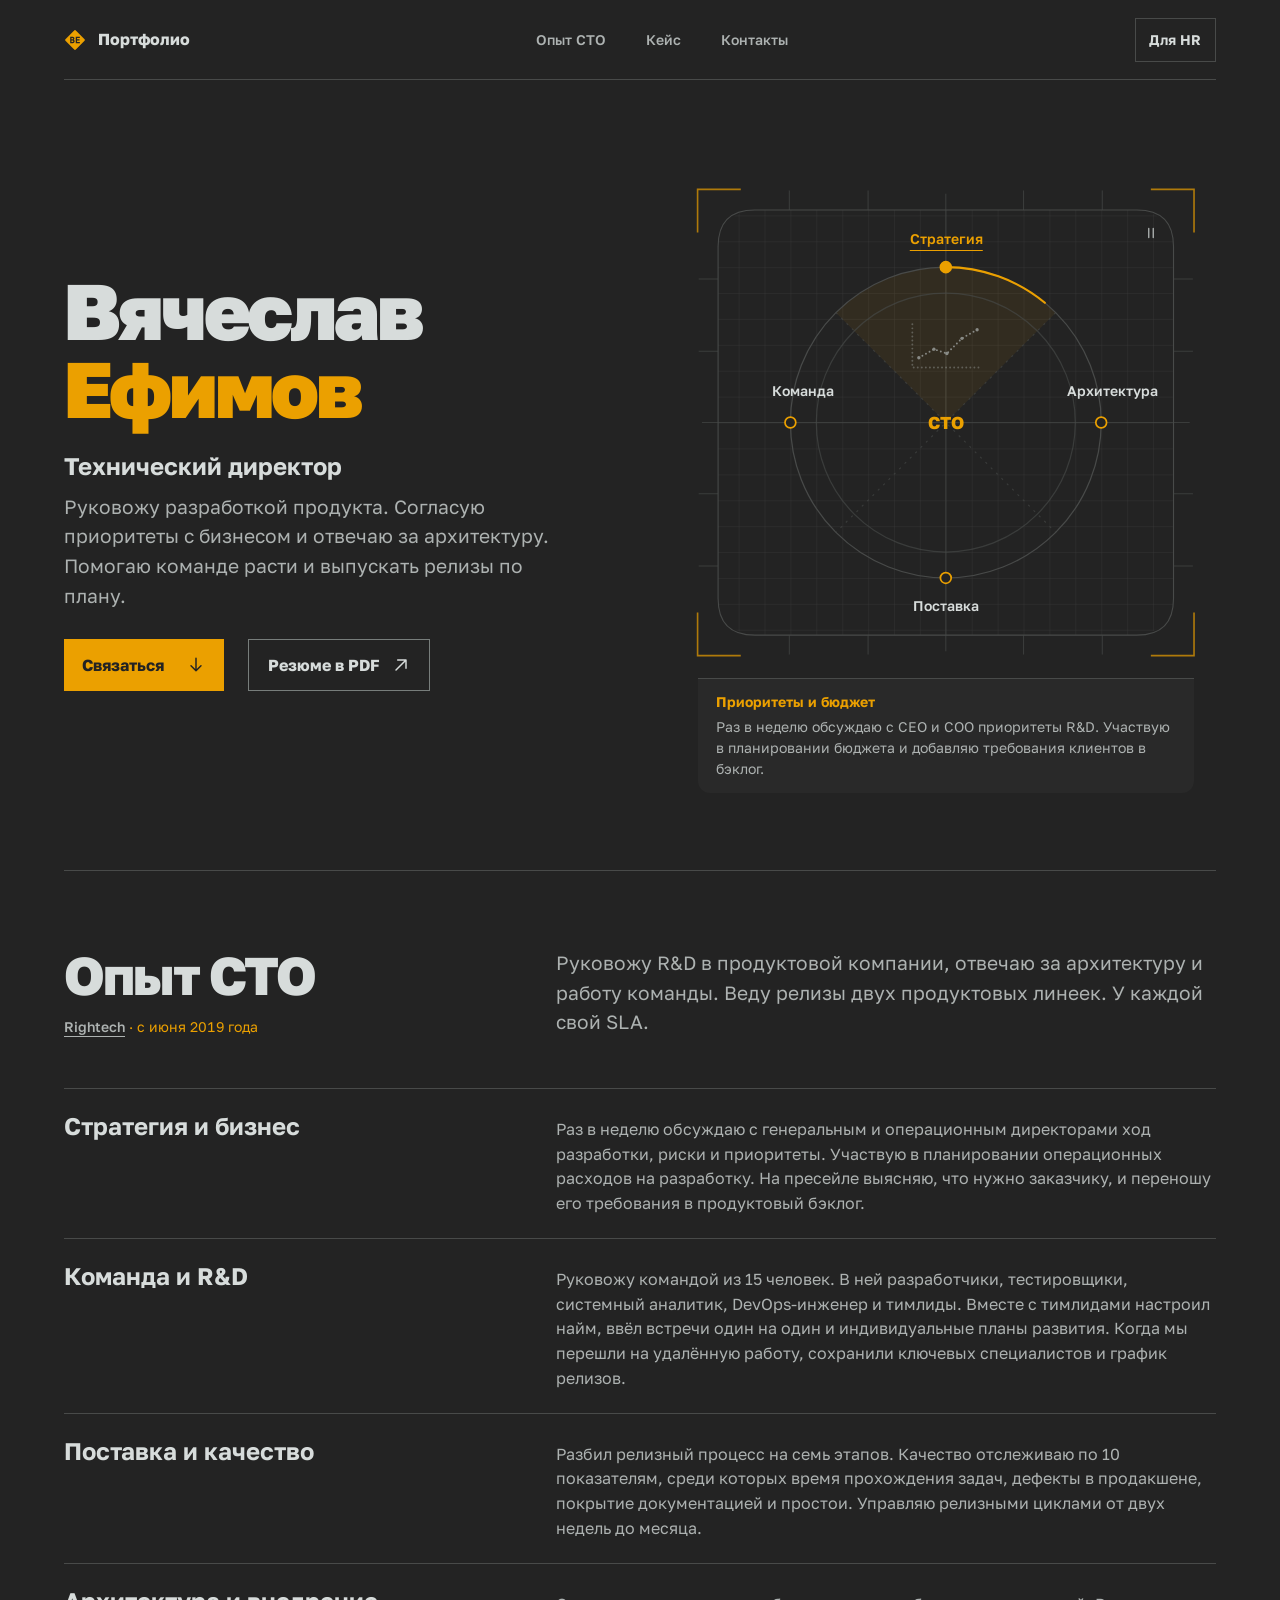
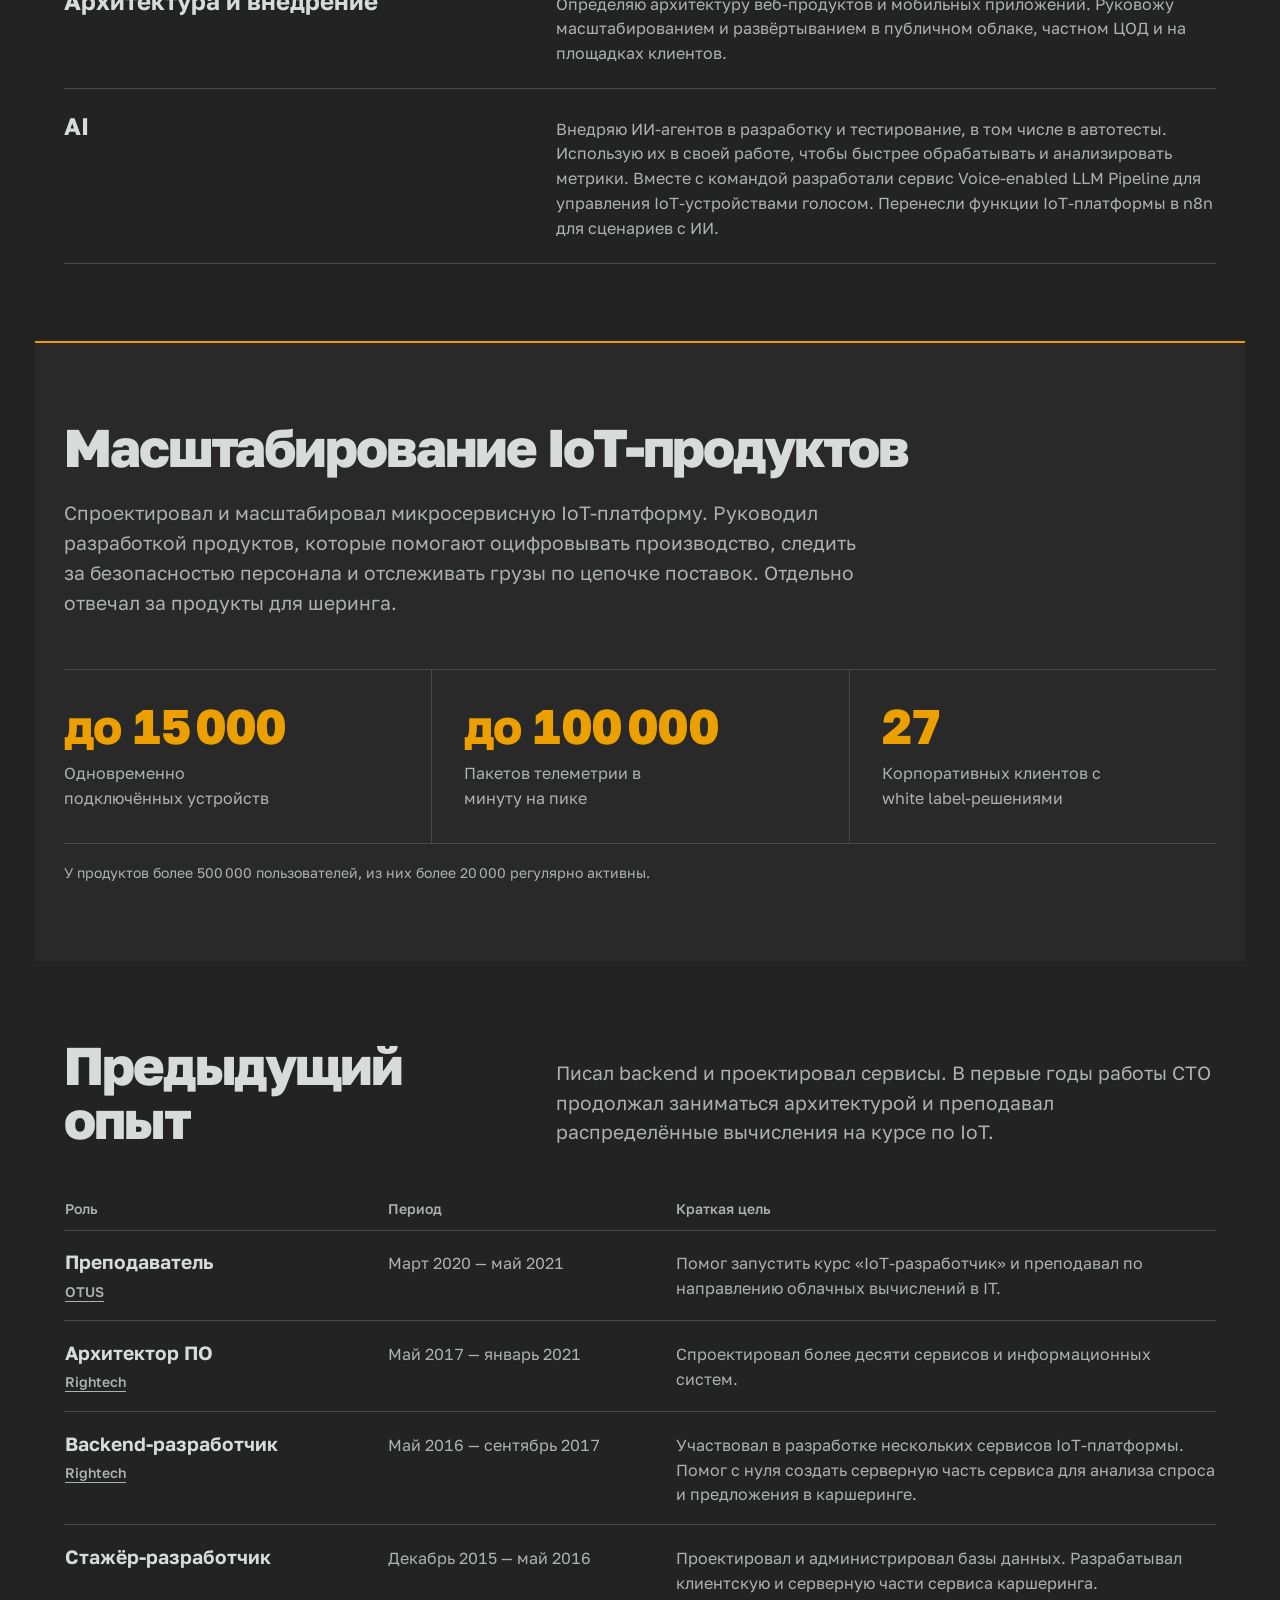
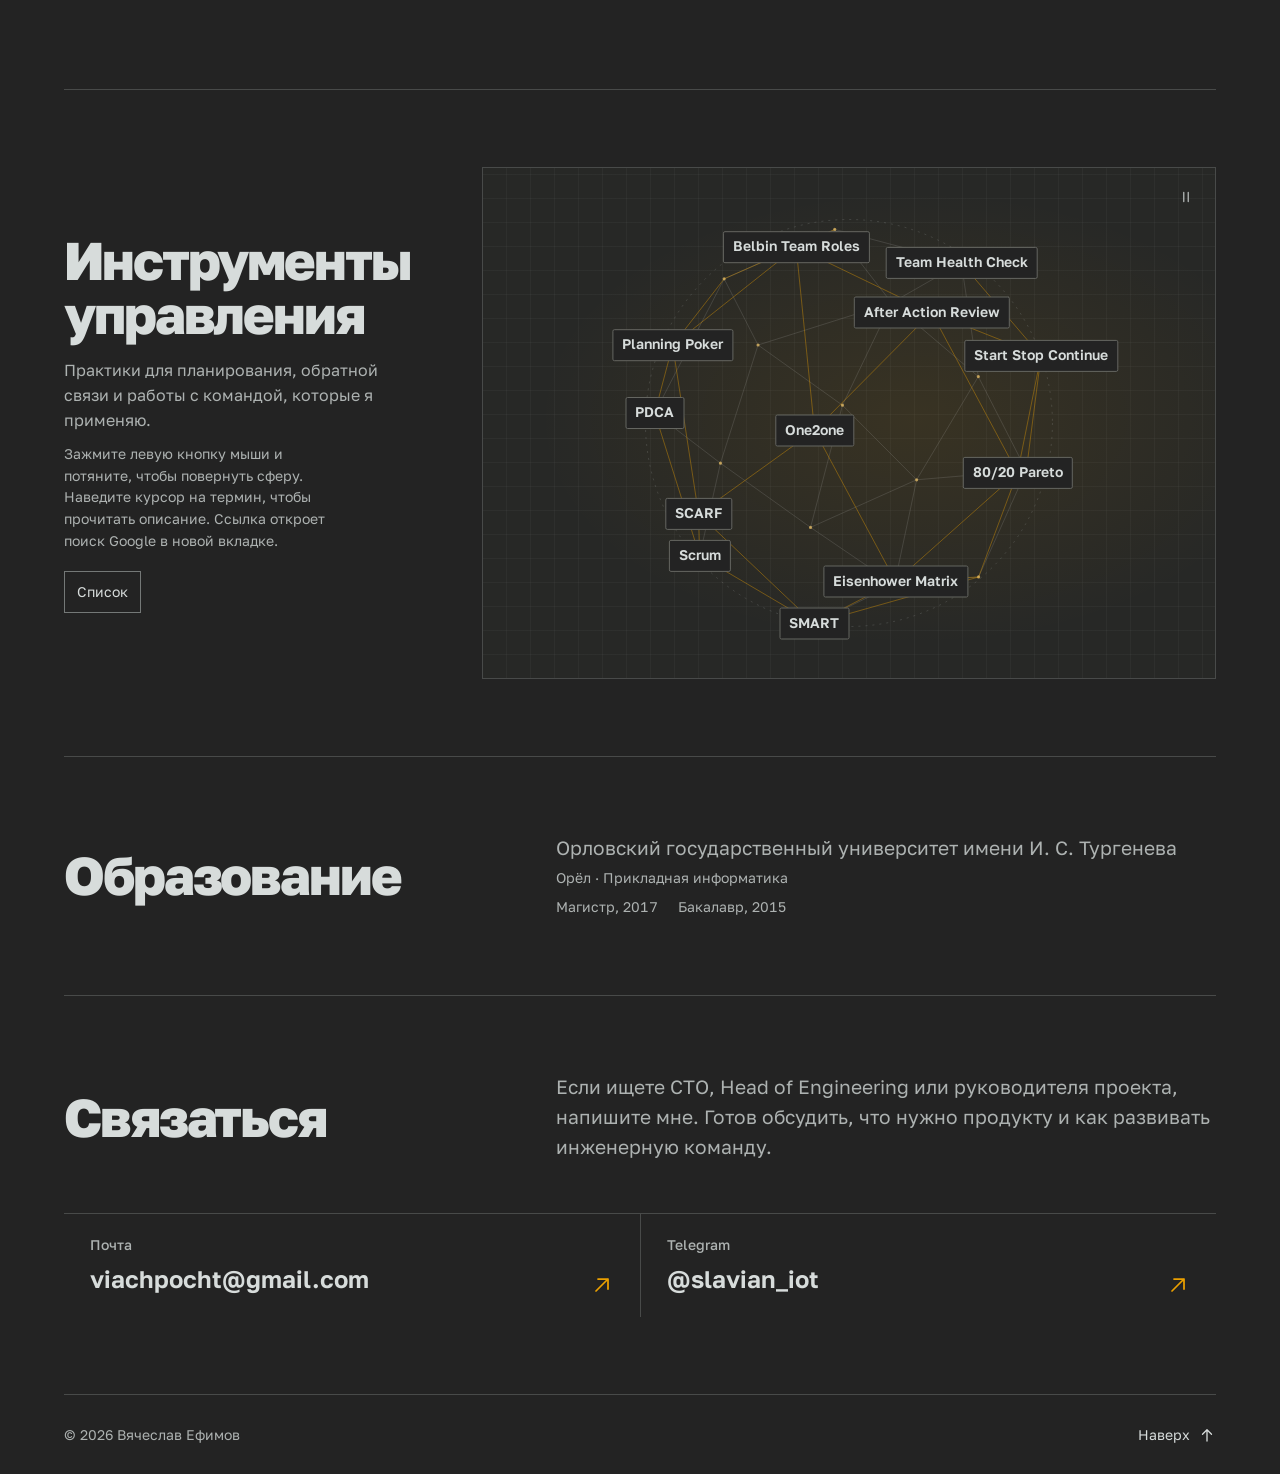
==== commit 680cde6d: "info ai" ====
--- a/index.html
+++ b/index.html
@@ -190,7 +190,11 @@
         </article>
         <article class="experience-row">
           <h3>Архитектура и внедрение</h3>
-          <p>Определяю архитектуру веб-продуктов и мобильных приложений. Руковожу масштабированием и развёртыванием в публичном облаке, частном ЦОД и на площадках клиентов. В одном из сервисов внедряю распознавание речи. Пробую применять ИИ-агентов в разработке и автотестах.</p>
+          <p>Определяю архитектуру веб-продуктов и мобильных приложений. Руковожу масштабированием и развёртыванием в публичном облаке, частном ЦОД и на площадках клиентов.</p>
+        </article>
+        <article class="experience-row">
+          <h3>AI</h3>
+          <p>Внедряю ИИ-агентов в разработку и тестирование, в том числе в автотесты. Использую их в своей работе, чтобы быстрее обрабатывать и анализировать метрики. Вместе с командой разработали сервис Voice-enabled LLM Pipeline для управления IoT-устройствами голосом. Перенесли функции IoT-платформы в n8n для сценариев с ИИ.</p>
         </article>
       </div>
     </section>
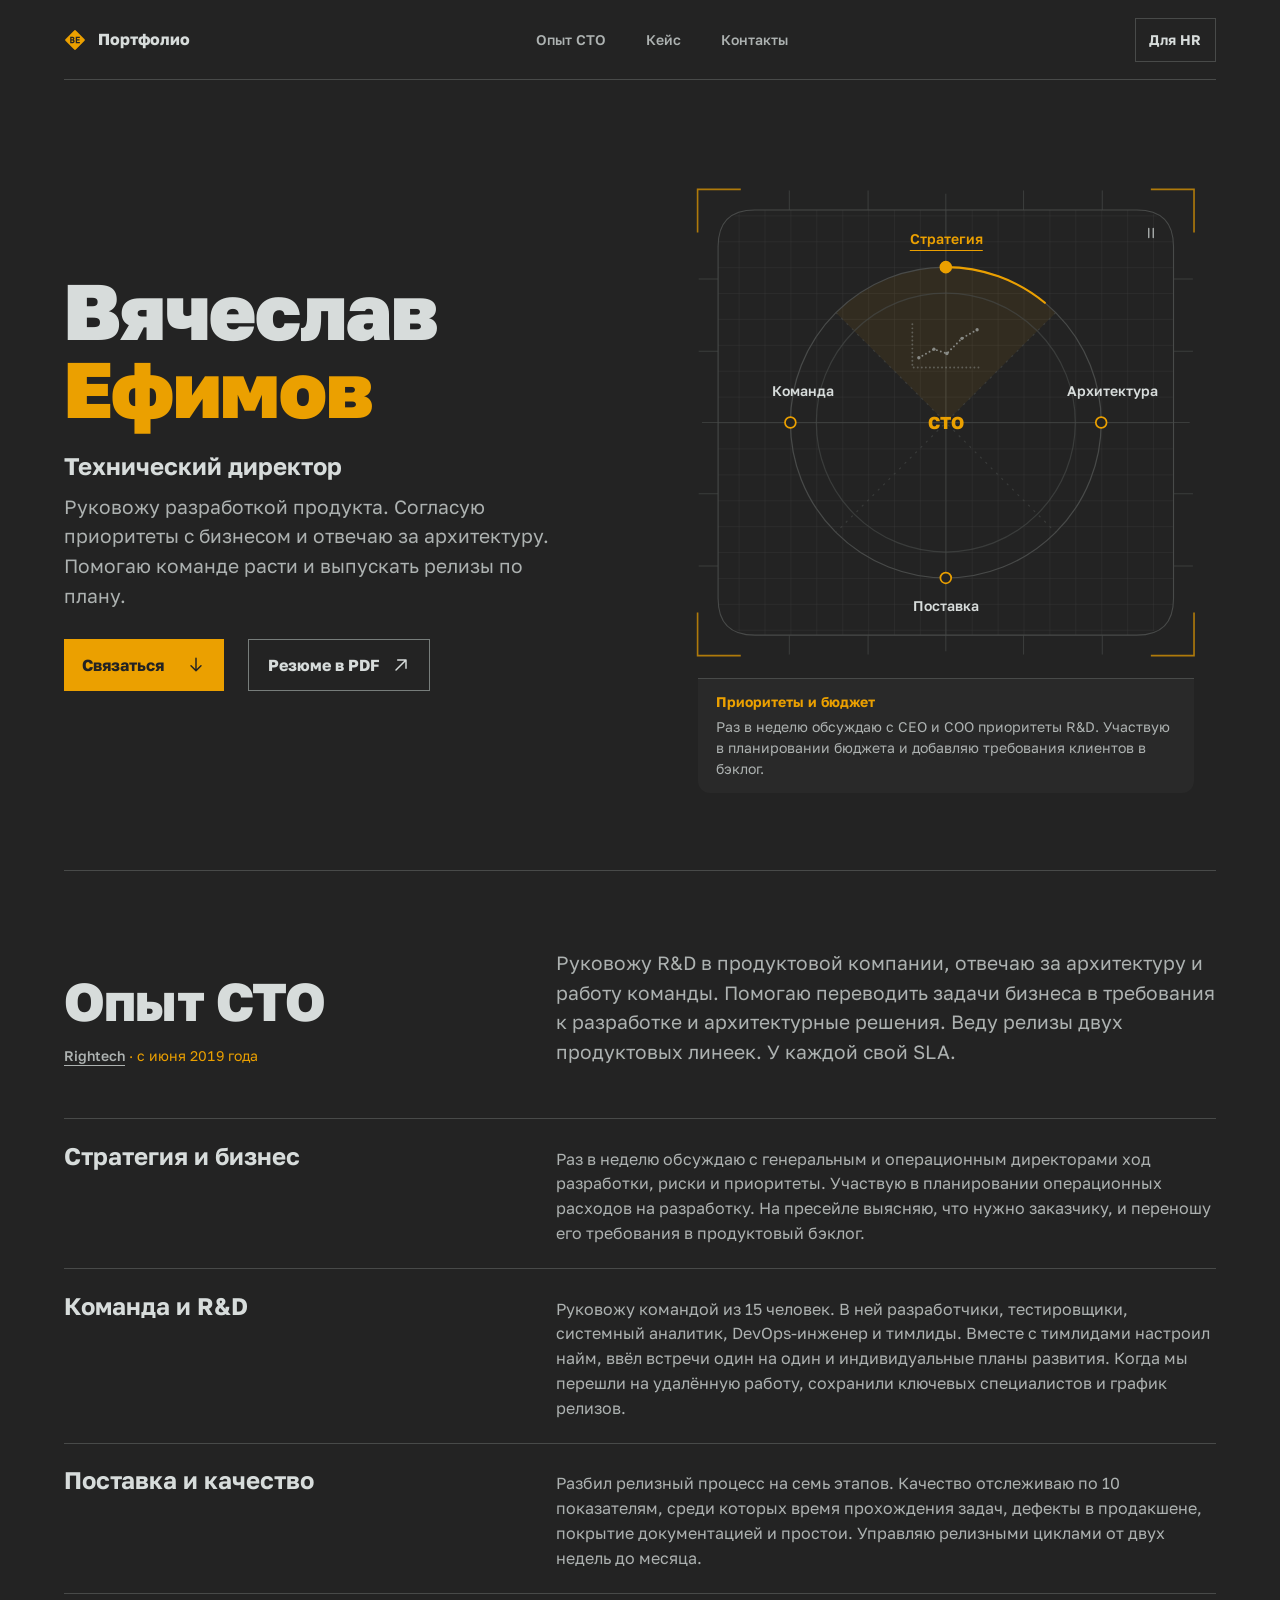
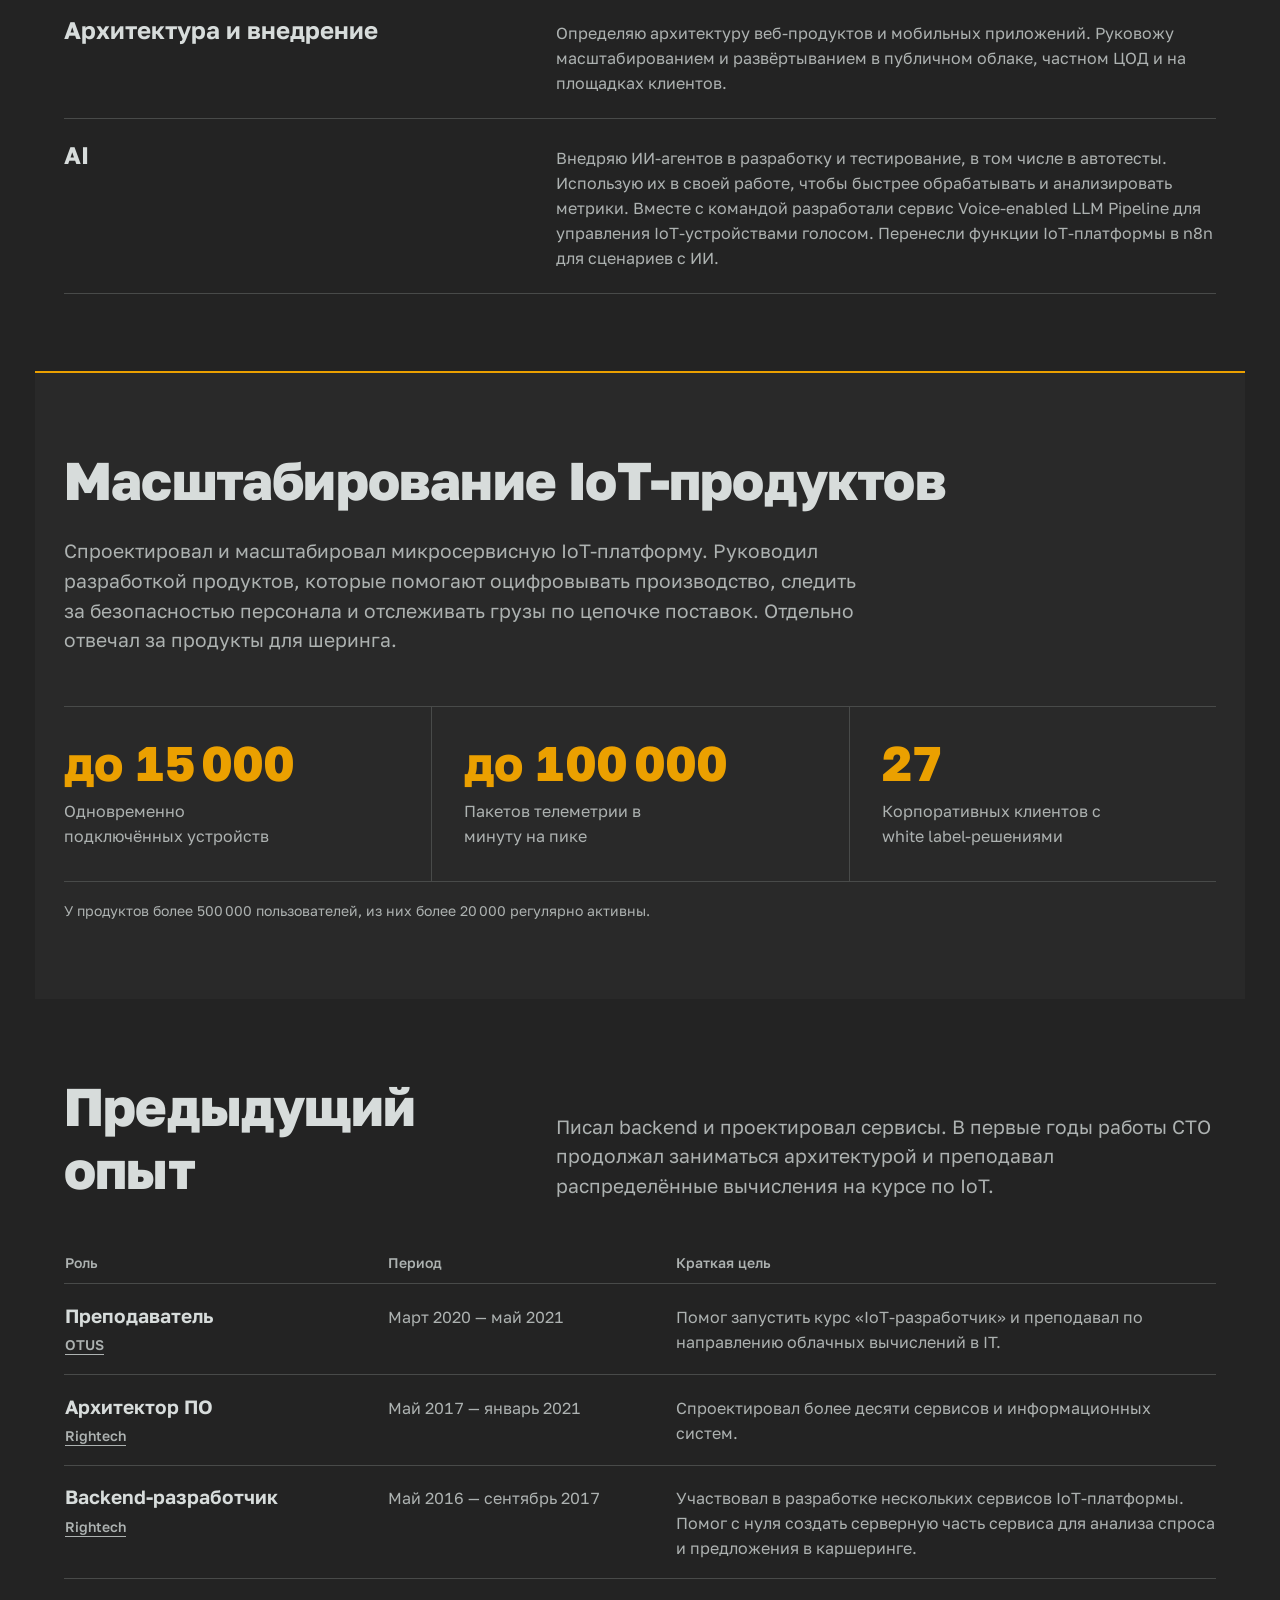
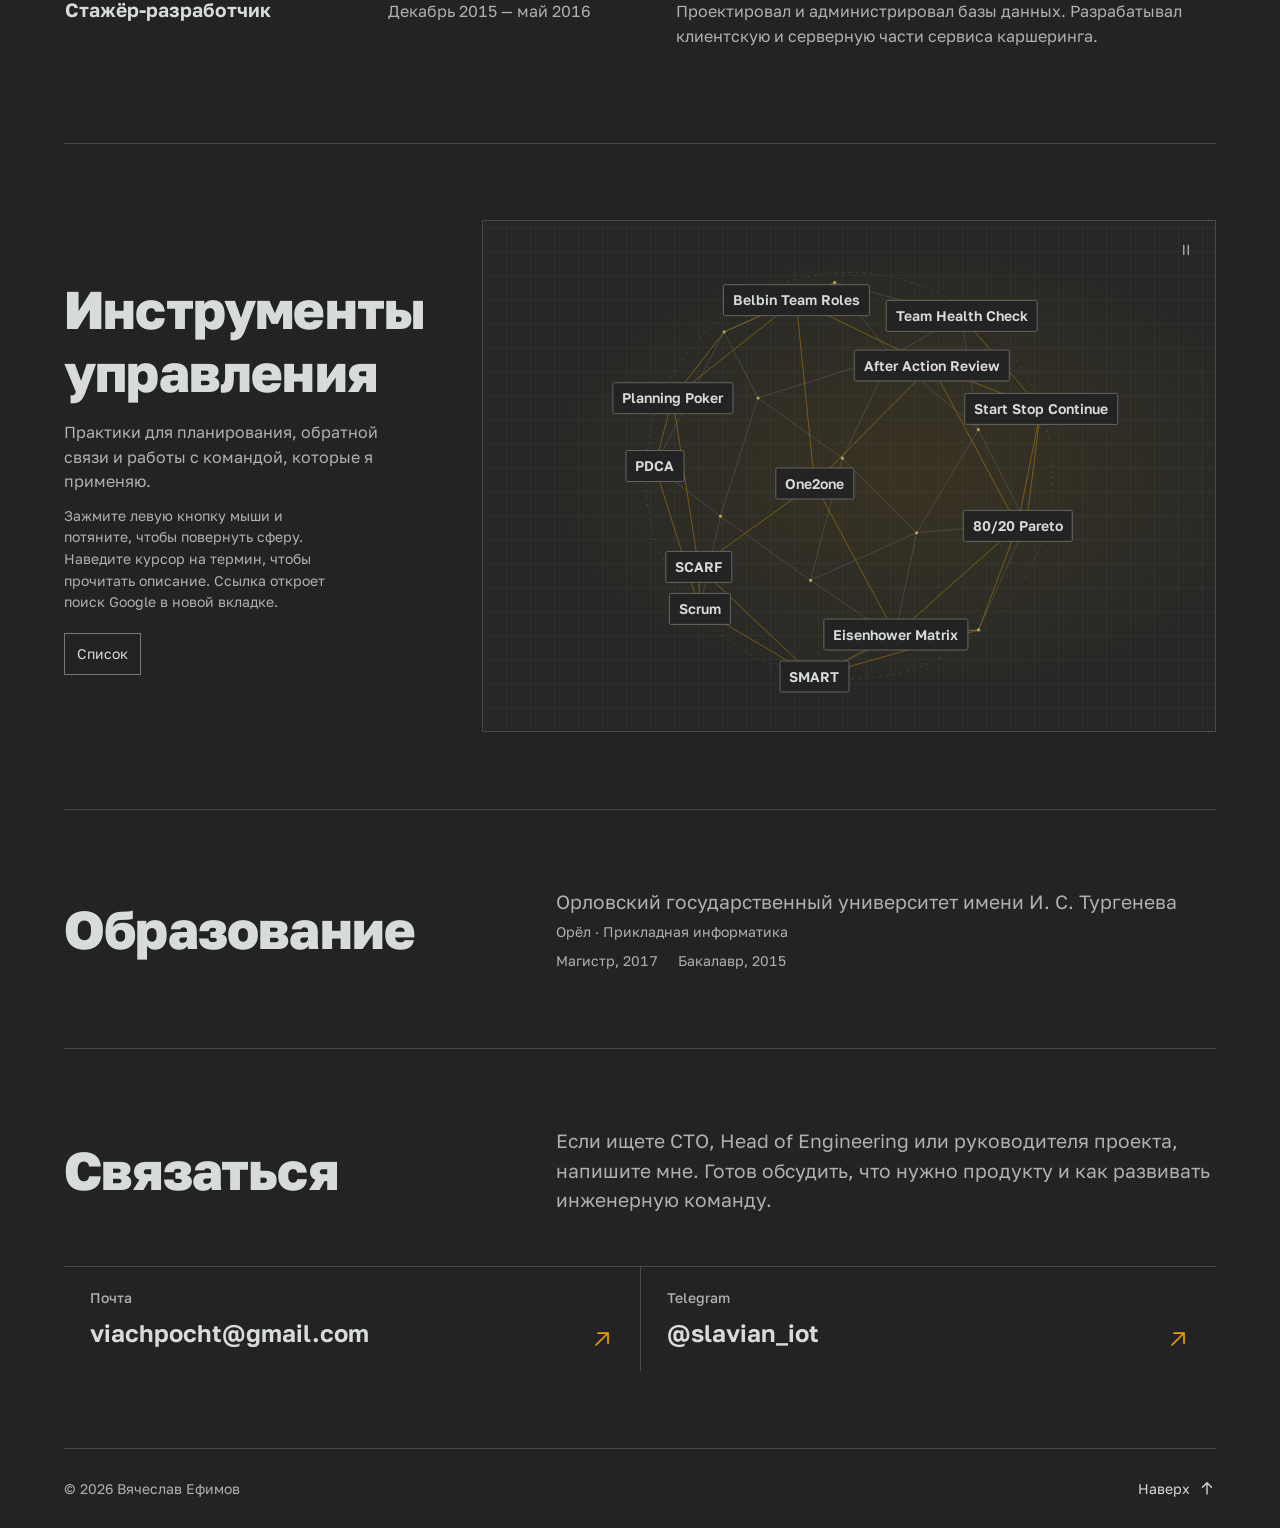
==== commit a3293153: "add content" ====
--- a/index.html
+++ b/index.html
@@ -173,7 +173,7 @@
             <span aria-hidden="true">·</span> с <time datetime="2019-06">июня 2019 года</time>
           </p>
         </div>
-        <p>Руковожу R&amp;D в продуктовой компании, отвечаю за архитектуру и работу команды. Веду релизы двух продуктовых линеек. У каждой свой SLA.</p>
+        <p>Руковожу R&amp;D в продуктовой компании, отвечаю за архитектуру и работу команды. Помогаю переводить задачи бизнеса в требования к разработке и архитектурные решения. Веду релизы двух продуктовых линеек. У каждой свой SLA.</p>
       </div>
       <div class="experience-list">
         <article class="experience-row">
--- a/styles.css
+++ b/styles.css
@@ -132,7 +132,7 @@
 .hero h1 {
   font-weight: 850;
   font-size: var(--type-display);
-  letter-spacing: -.04em;
+  letter-spacing: -.015em;
   line-height: .99;
 }
 
@@ -322,7 +322,8 @@
 .section h2 {
   font-size: var(--type-section);
   font-weight: 790;
-  letter-spacing: -.04em;
+  letter-spacing: -.015em;
+  line-height: 1.18;
   text-wrap: balance;
 }
 
@@ -382,7 +383,7 @@
   font-size: var(--type-metric);
   font-weight: 760;
   font-variant-numeric: tabular-nums;
-  letter-spacing: -.035em;
+  letter-spacing: -.015em;
   line-height: 1;
   white-space: nowrap;
 }
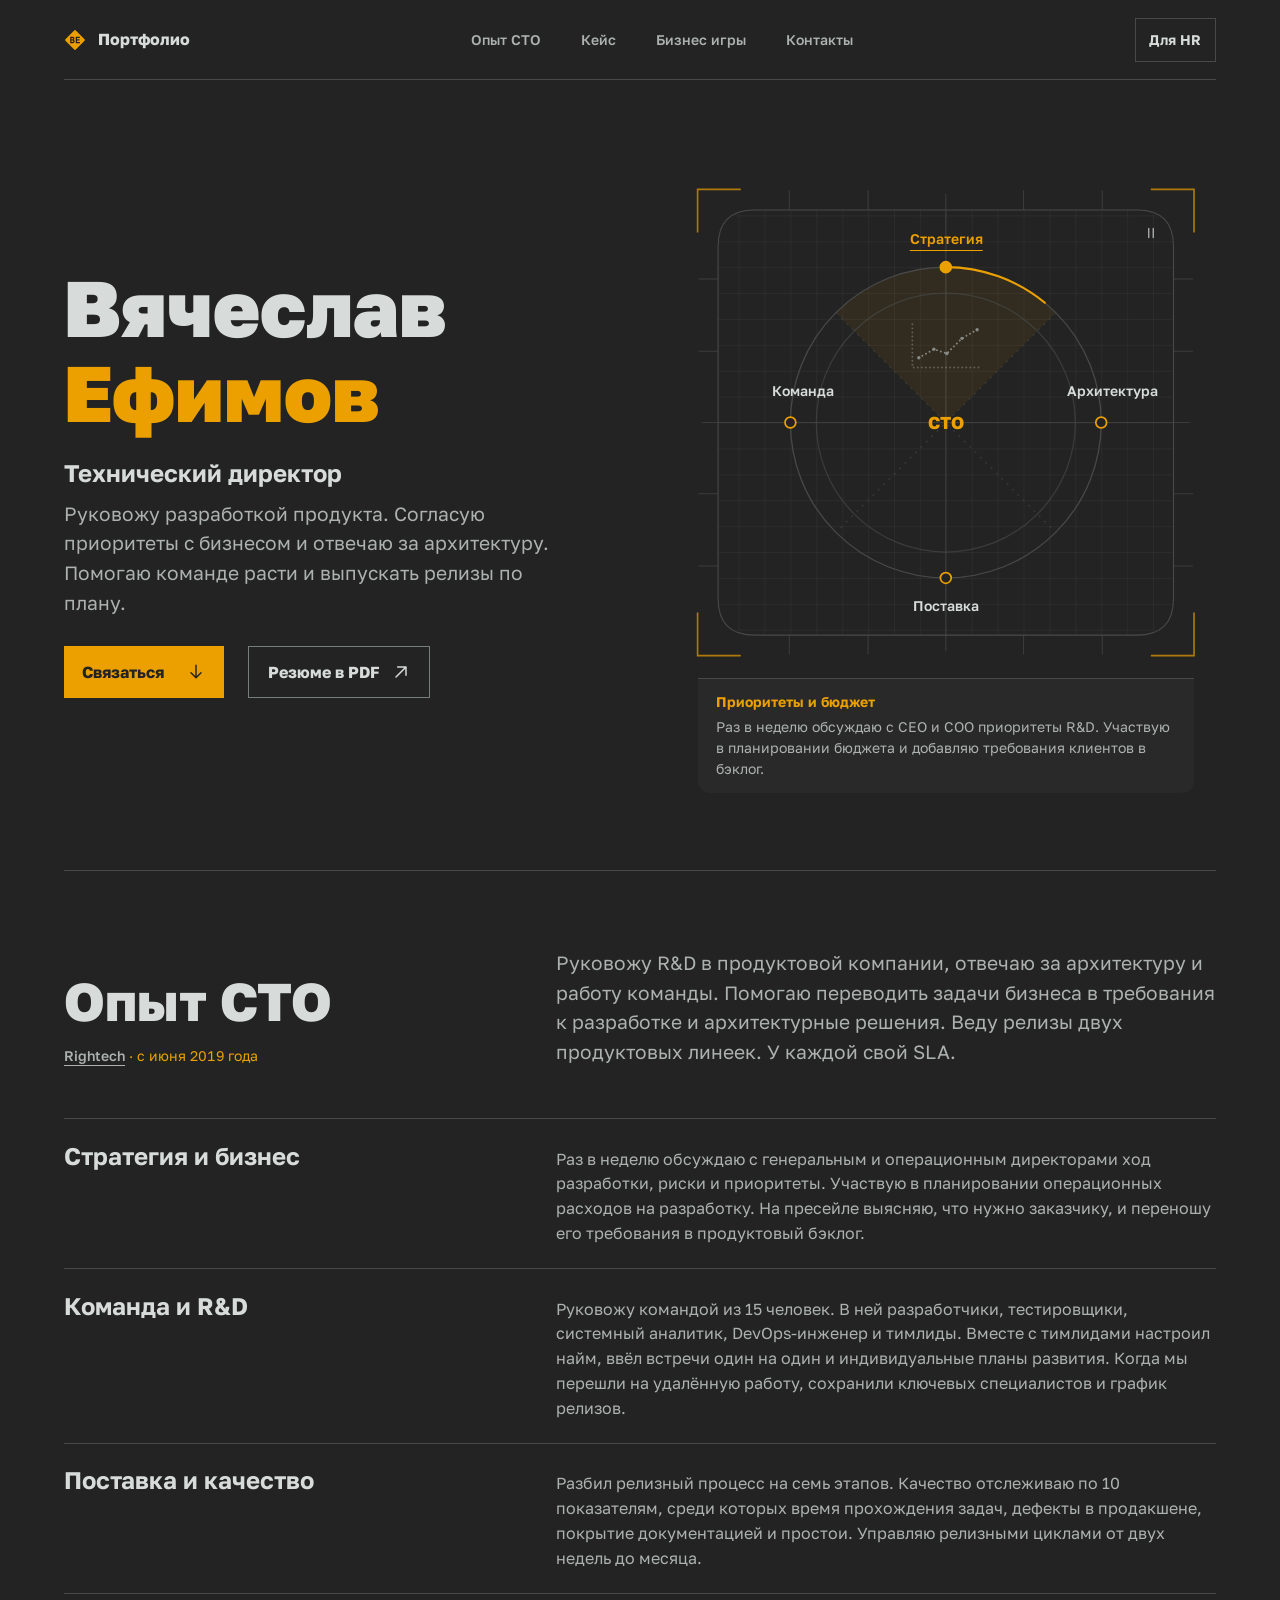
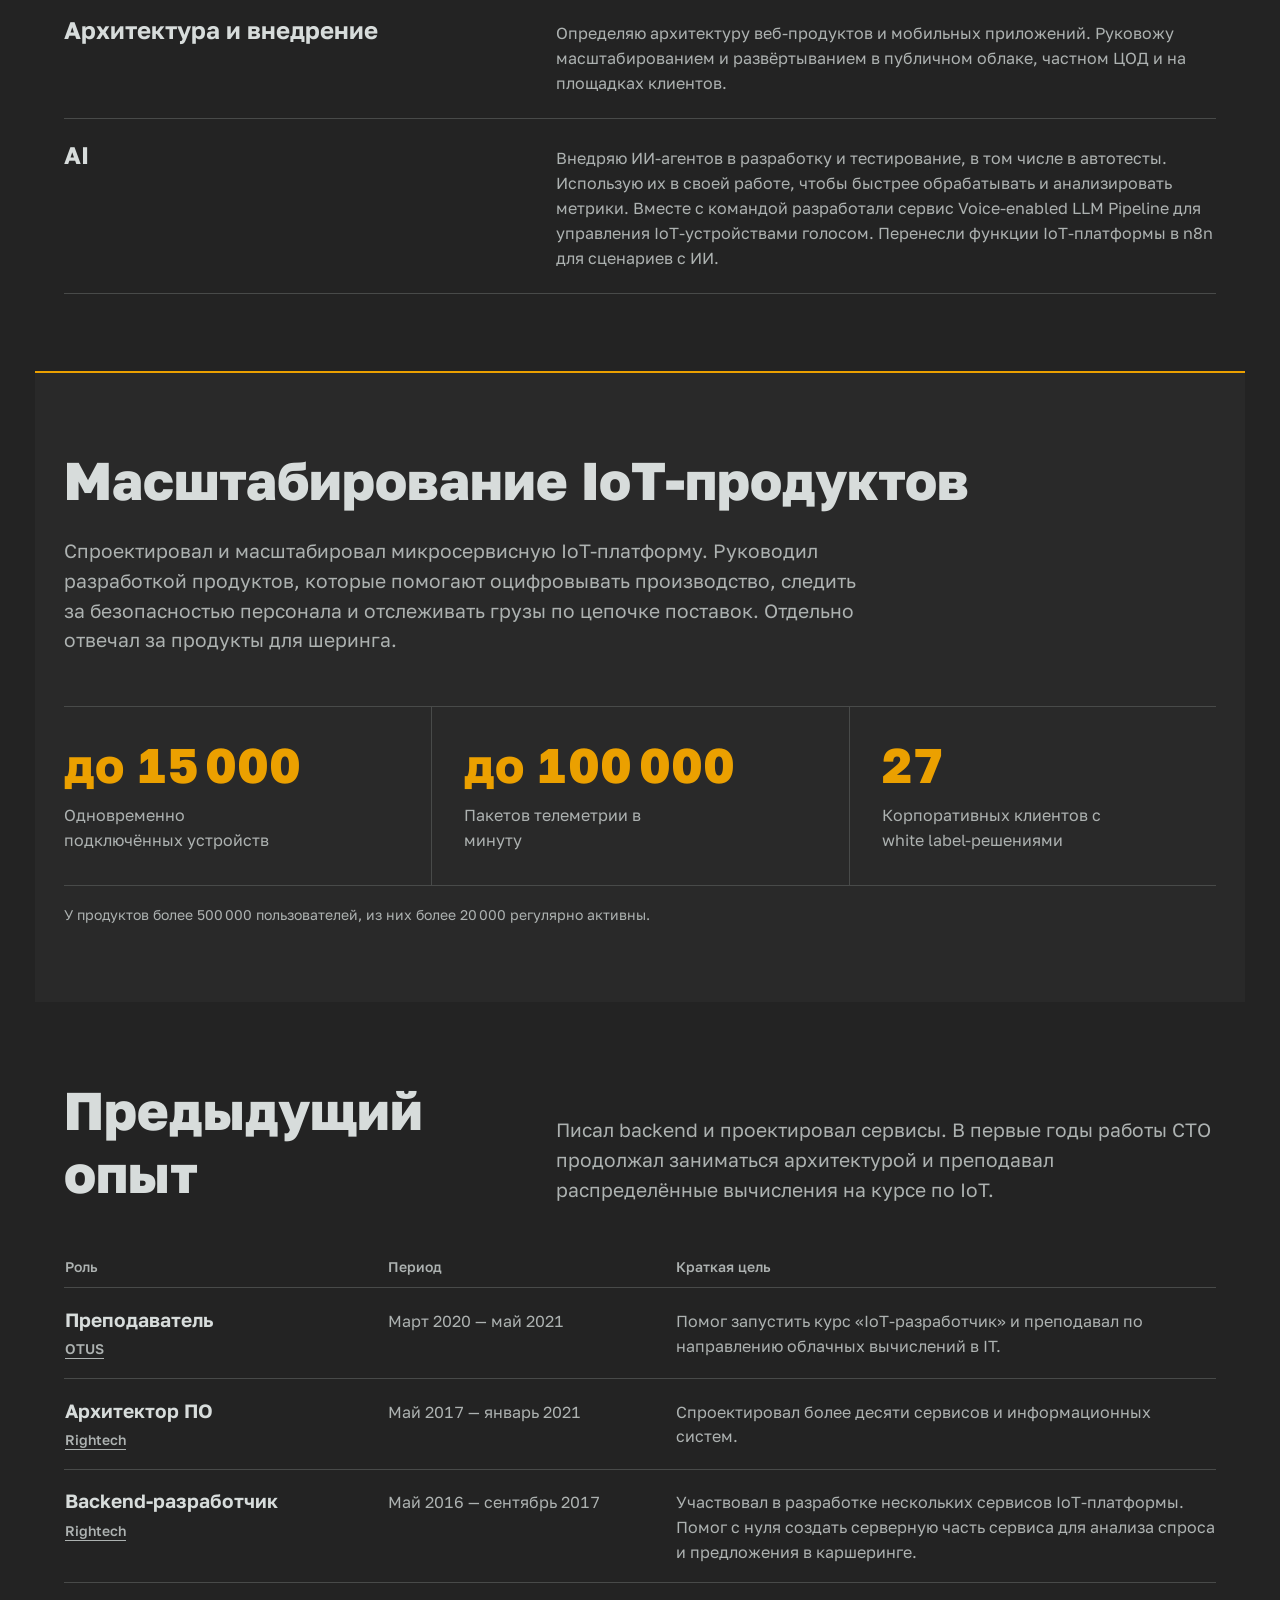
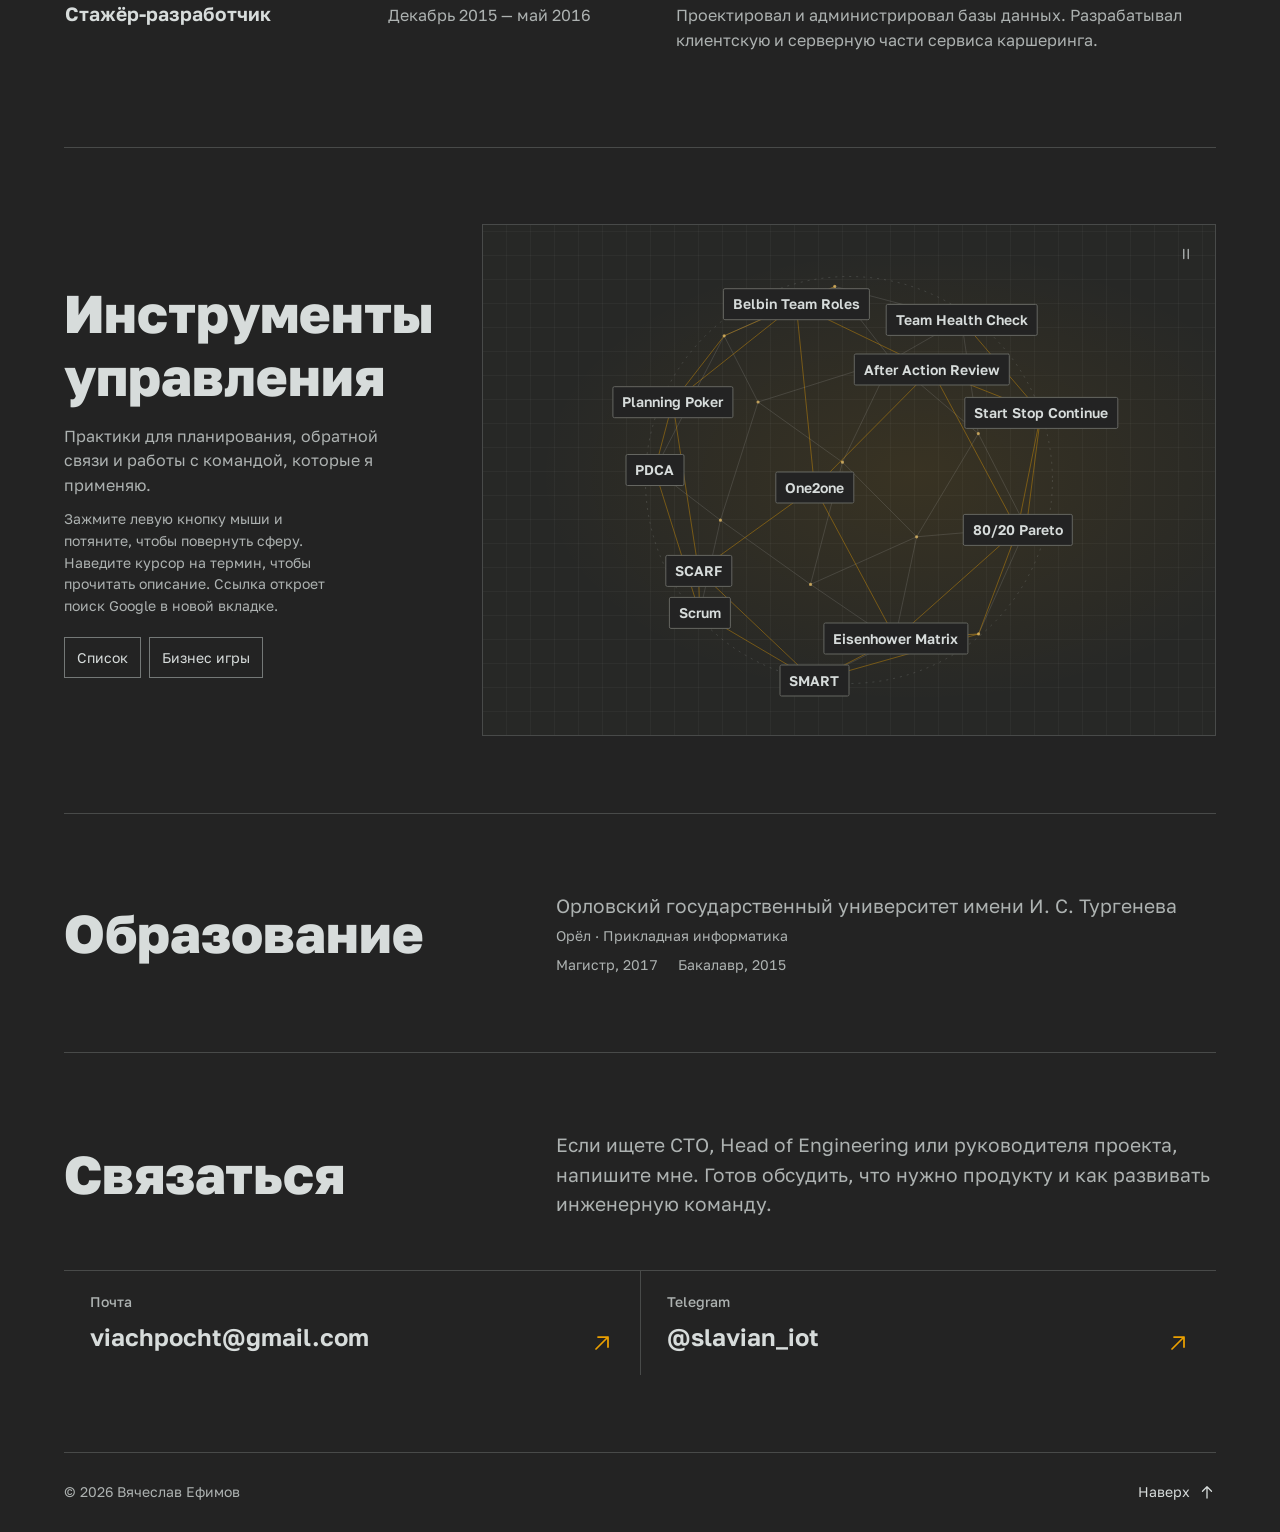
==== commit 4a4f8b2e: "Link business games from the portfolio" ====
--- a/index.html
+++ b/index.html
@@ -11,7 +11,7 @@
   <link rel="canonical" href="https://slavian57.github.io/">
   <link rel="icon" href="./assets/favicon.svg?v=6" type="image/svg+xml" sizes="any">
   <link rel="preload" href="./assets/golos-text.ttf" as="font" type="font/ttf" crossorigin>
-  <link rel="stylesheet" href="./styles.css">
+  <link rel="stylesheet" href="./styles.css?v=games">
   <script type="application/ld+json">
     {
       "@context": "https://schema.org",
@@ -31,7 +31,7 @@
     }
   </script>
   <script src="./diagram.js" defer></script>
-  <script src="./toolkit.js" defer></script>
+  <script src="./toolkit.js?v=games" defer></script>
 </head>
 <body>
   <a class="skip-link" href="#main">Перейти к содержанию</a>
@@ -43,6 +43,7 @@
     <nav aria-label="Разделы портфолио">
       <a href="#cto">Опыт CTO</a>
       <a href="#case">Кейс</a>
+      <a href="https://slavian57.github.io/business-games/">Бизнес игры</a>
       <a href="#contact">Контакты</a>
     </nav>
     <a class="view-switch" href="./hr.html">Для HR</a>
@@ -206,7 +207,7 @@
       </div>
       <dl class="metrics">
         <div><dt>Одновременно подключённых устройств</dt><dd>до 15 000</dd></div>
-        <div><dt>Пакетов телеметрии в минуту на пике</dt><dd>до 100 000</dd></div>
+        <div><dt>Пакетов телеметрии в минуту</dt><dd>до 100 000</dd></div>
         <div><dt>Корпоративных клиентов с white label-решениями</dt><dd>27</dd></div>
       </dl>
       <p class="case-footnote">У продуктов более 500 000 пользователей, из них более 20 000 регулярно активны.</p>
@@ -264,8 +265,9 @@
         <h2 id="tools-title">Инструменты управления</h2>
         <p>Практики для планирования, обратной связи и работы с командой, которые я применяю.</p>
         <p id="tools-hint" class="toolkit-hint"><span class="toolkit-drag-hint">Зажмите левую кнопку мыши и потяните, чтобы повернуть сферу. </span><span class="toolkit-hover-hint">Наведите курсор на термин, чтобы прочитать описание. </span>Ссылка откроет поиск Google в новой вкладке.</p>
-        <div class="toolkit-controls" hidden>
-          <button class="toolkit-control" type="button" data-toolkit-view aria-controls="tools-stage">Список</button>
+        <div class="toolkit-controls">
+          <button class="toolkit-control" type="button" data-toolkit-view aria-controls="tools-stage" hidden>Список</button>
+          <a class="toolkit-control toolkit-games" href="https://slavian57.github.io/business-games/">Бизнес игры</a>
         </div>
       </div>
 
--- a/styles.css
+++ b/styles.css
@@ -91,7 +91,7 @@
 
 .brand-mark { flex: none; }
 
-.site-header nav { display: flex; gap: clamp(.6rem, 3.2vw, 2.5rem); }
+.site-header nav { display: flex; flex-wrap: wrap; gap: 0 clamp(.6rem, 3.2vw, 2.5rem); }
 
 .site-header nav a {
   display: inline-flex;
@@ -132,8 +132,7 @@
 .hero h1 {
   font-weight: 850;
   font-size: var(--type-display);
-  letter-spacing: -.015em;
-  line-height: .99;
+  line-height: 1.08;
 }
 
 .hero h1 span { color: var(--accent); }
@@ -322,7 +321,6 @@
 .section h2 {
   font-size: var(--type-section);
   font-weight: 790;
-  letter-spacing: -.015em;
   line-height: 1.18;
   text-wrap: balance;
 }
@@ -383,8 +381,7 @@
   font-size: var(--type-metric);
   font-weight: 760;
   font-variant-numeric: tabular-nums;
-  letter-spacing: -.015em;
-  line-height: 1;
+  line-height: 1.08;
   white-space: nowrap;
 }
 
@@ -473,7 +470,7 @@
   .toolkit[data-view] .toolkit-hover-hint { display: inline; }
 }
 .toolkit-controls { display: flex; flex-wrap: wrap; gap: .5rem; margin-top: 1.25rem; }
-.toolkit-controls[hidden] { display: none; }
+.toolkit-games { display: inline-flex; align-items: center; text-decoration: none; }
 
 .toolkit-control {
   min-height: 2.6rem;
@@ -673,6 +670,7 @@
   }
   .site-header { display: grid; grid-template-columns: minmax(0, 1fr) auto; gap: .15rem .35rem; padding-block: .5rem .35rem; }
   .brand { grid-column: 1 / -1; gap: .6rem; }
+  .site-header nav { column-gap: .65rem; }
   .view-switch { justify-self: end; padding-inline: .65rem; }
   .hero { padding-top: 2.75rem; }
   .hero-actions { column-gap: .75rem; }
